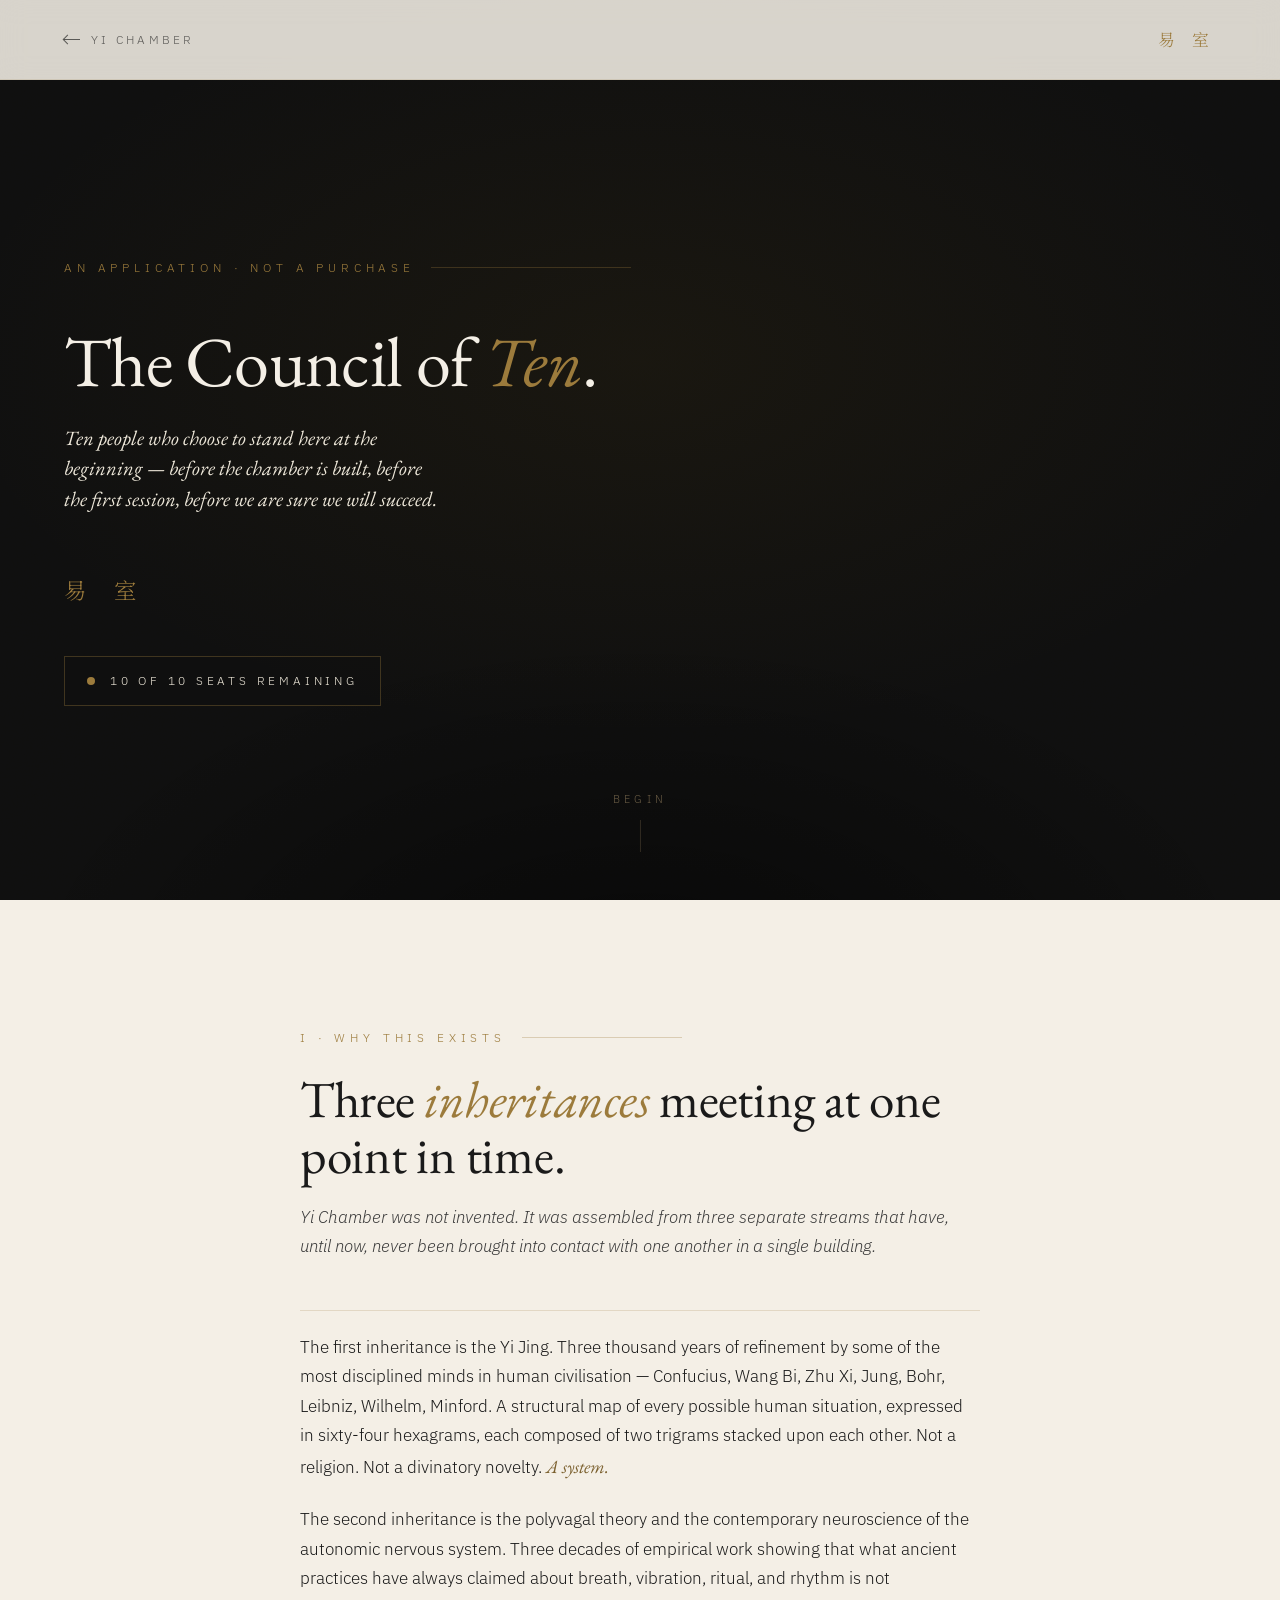
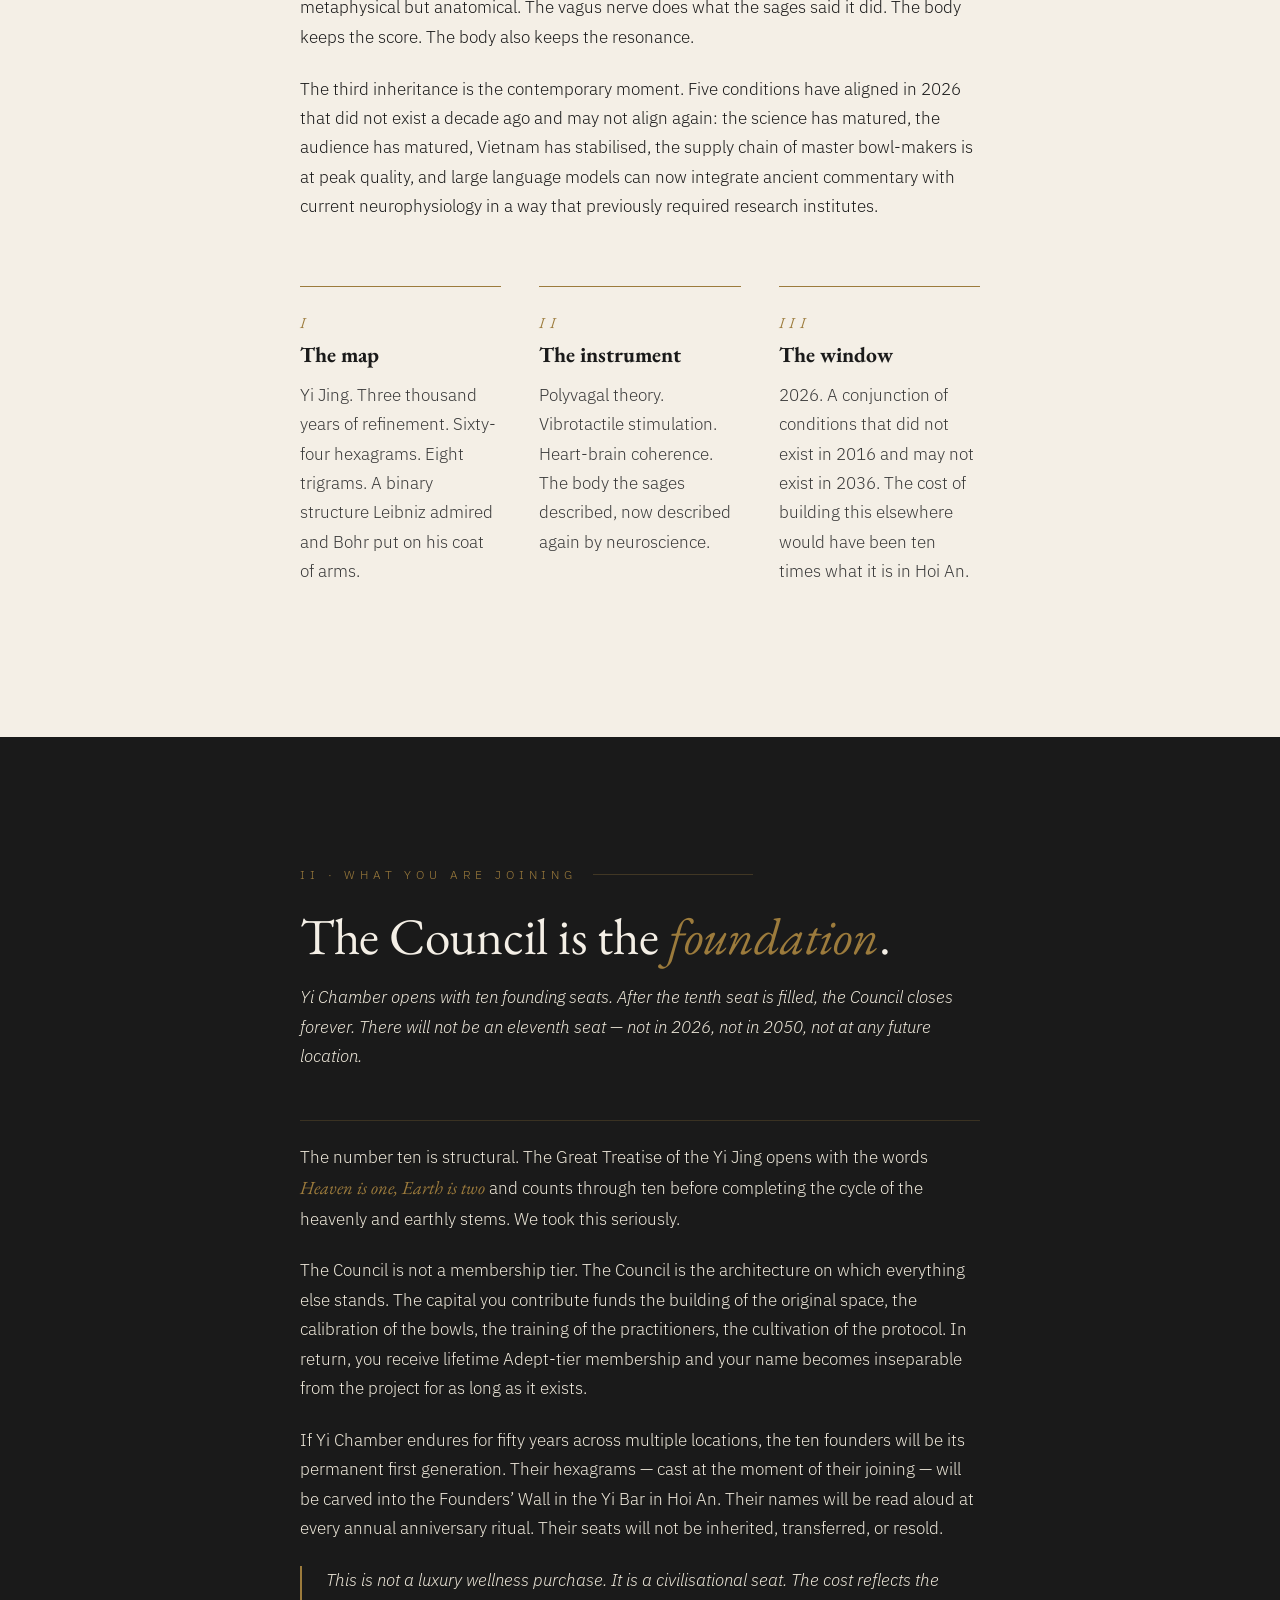
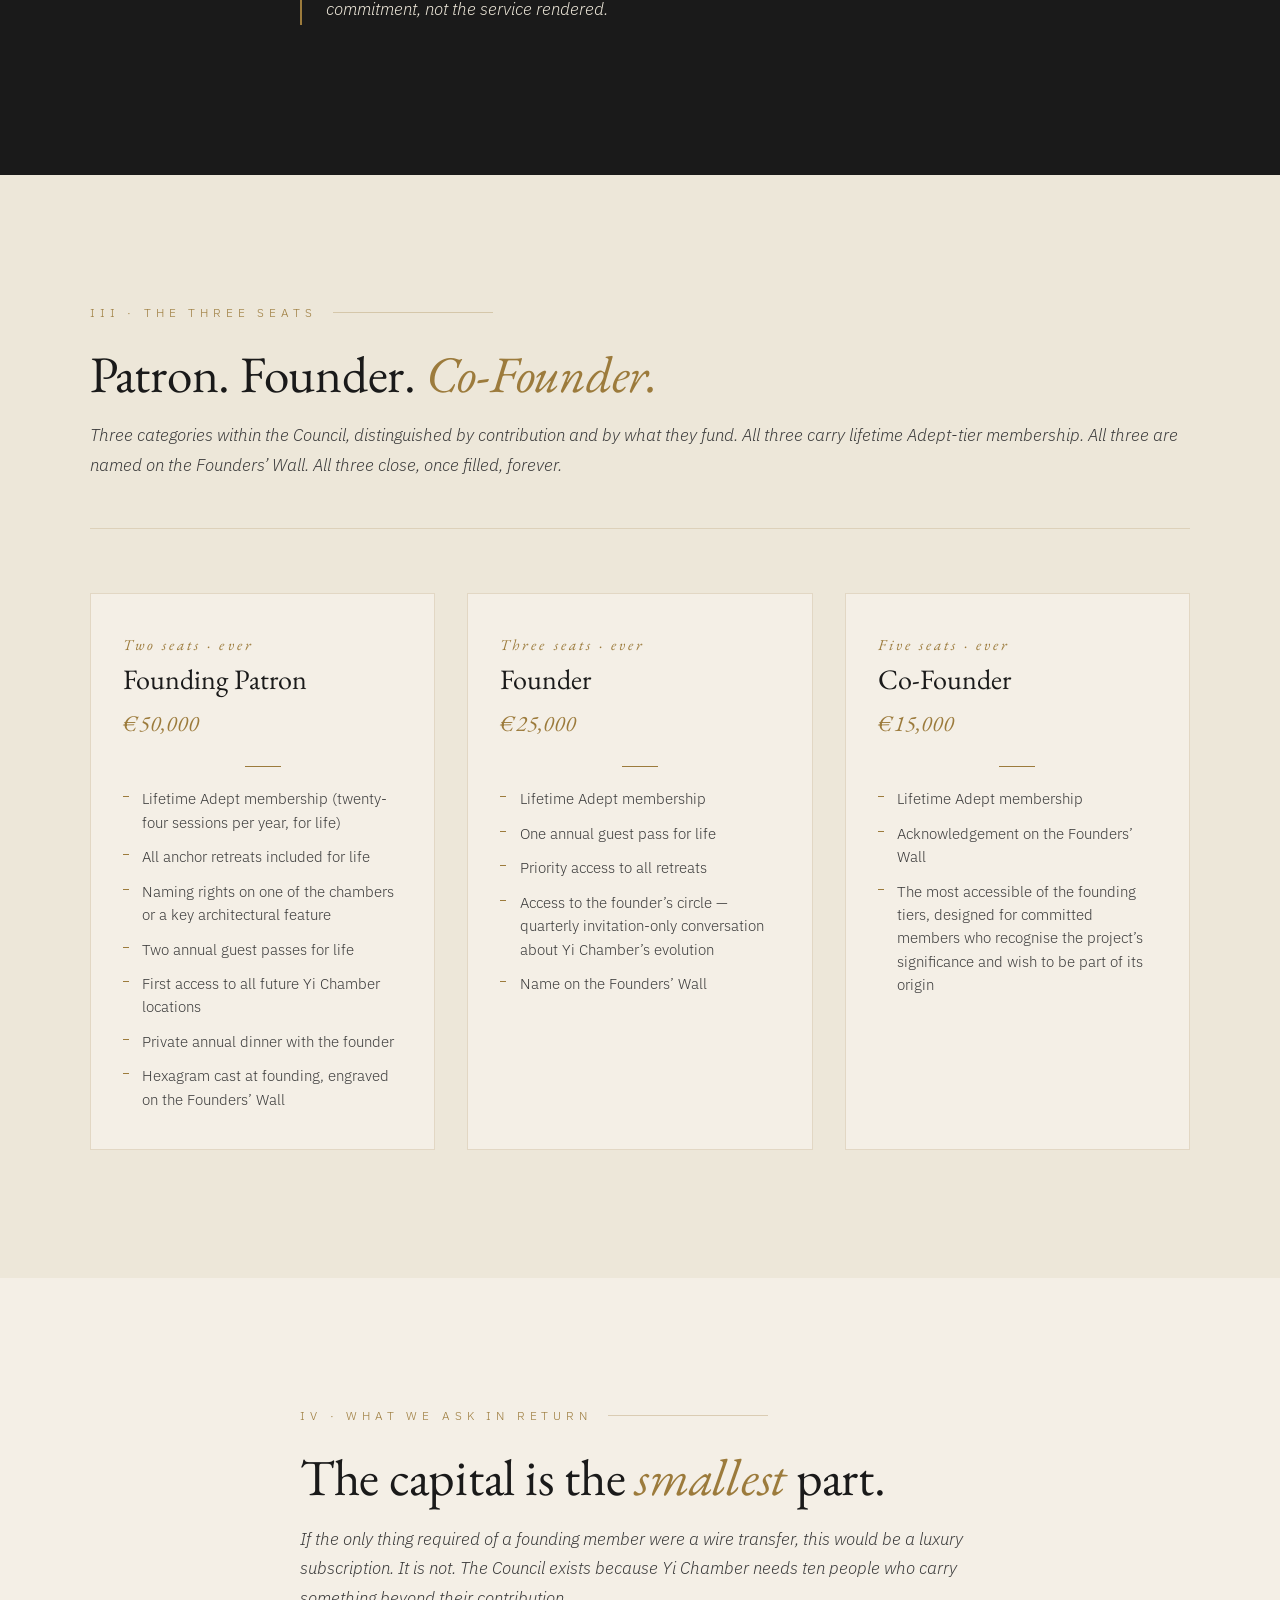
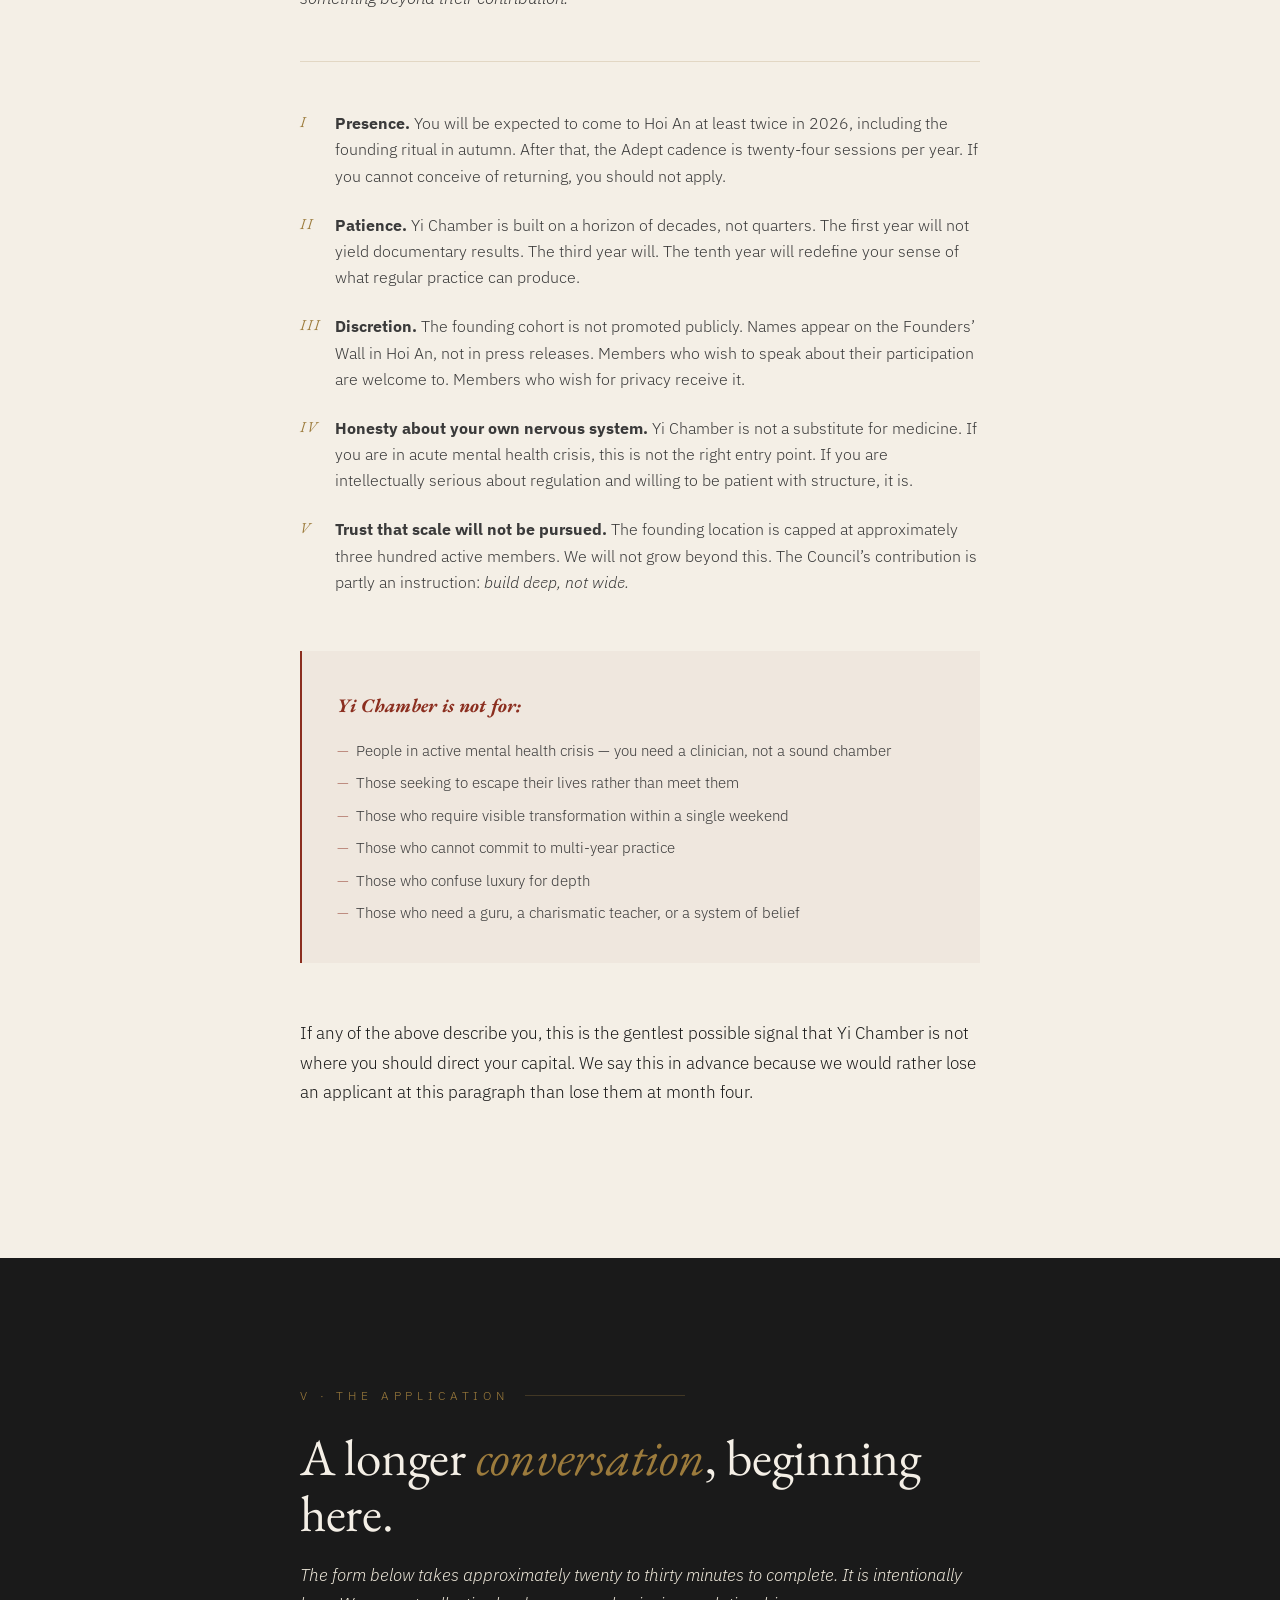
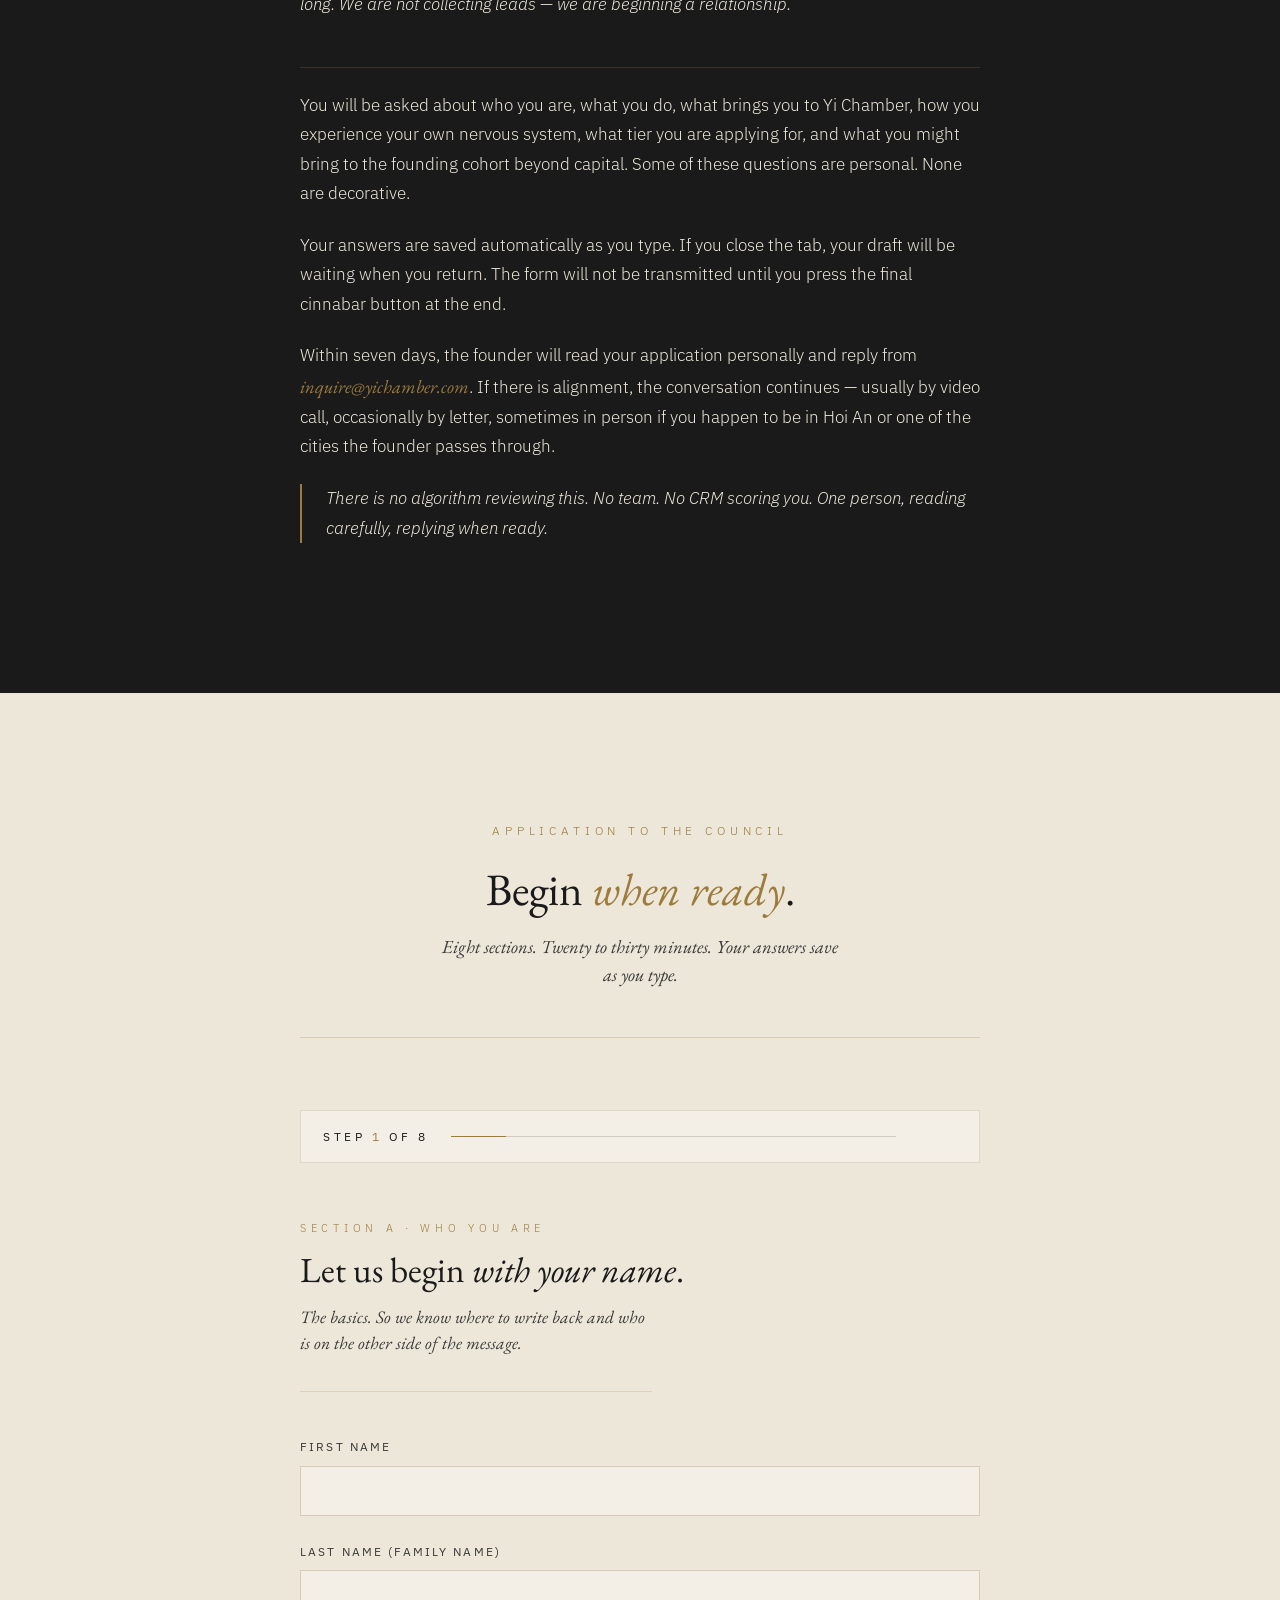
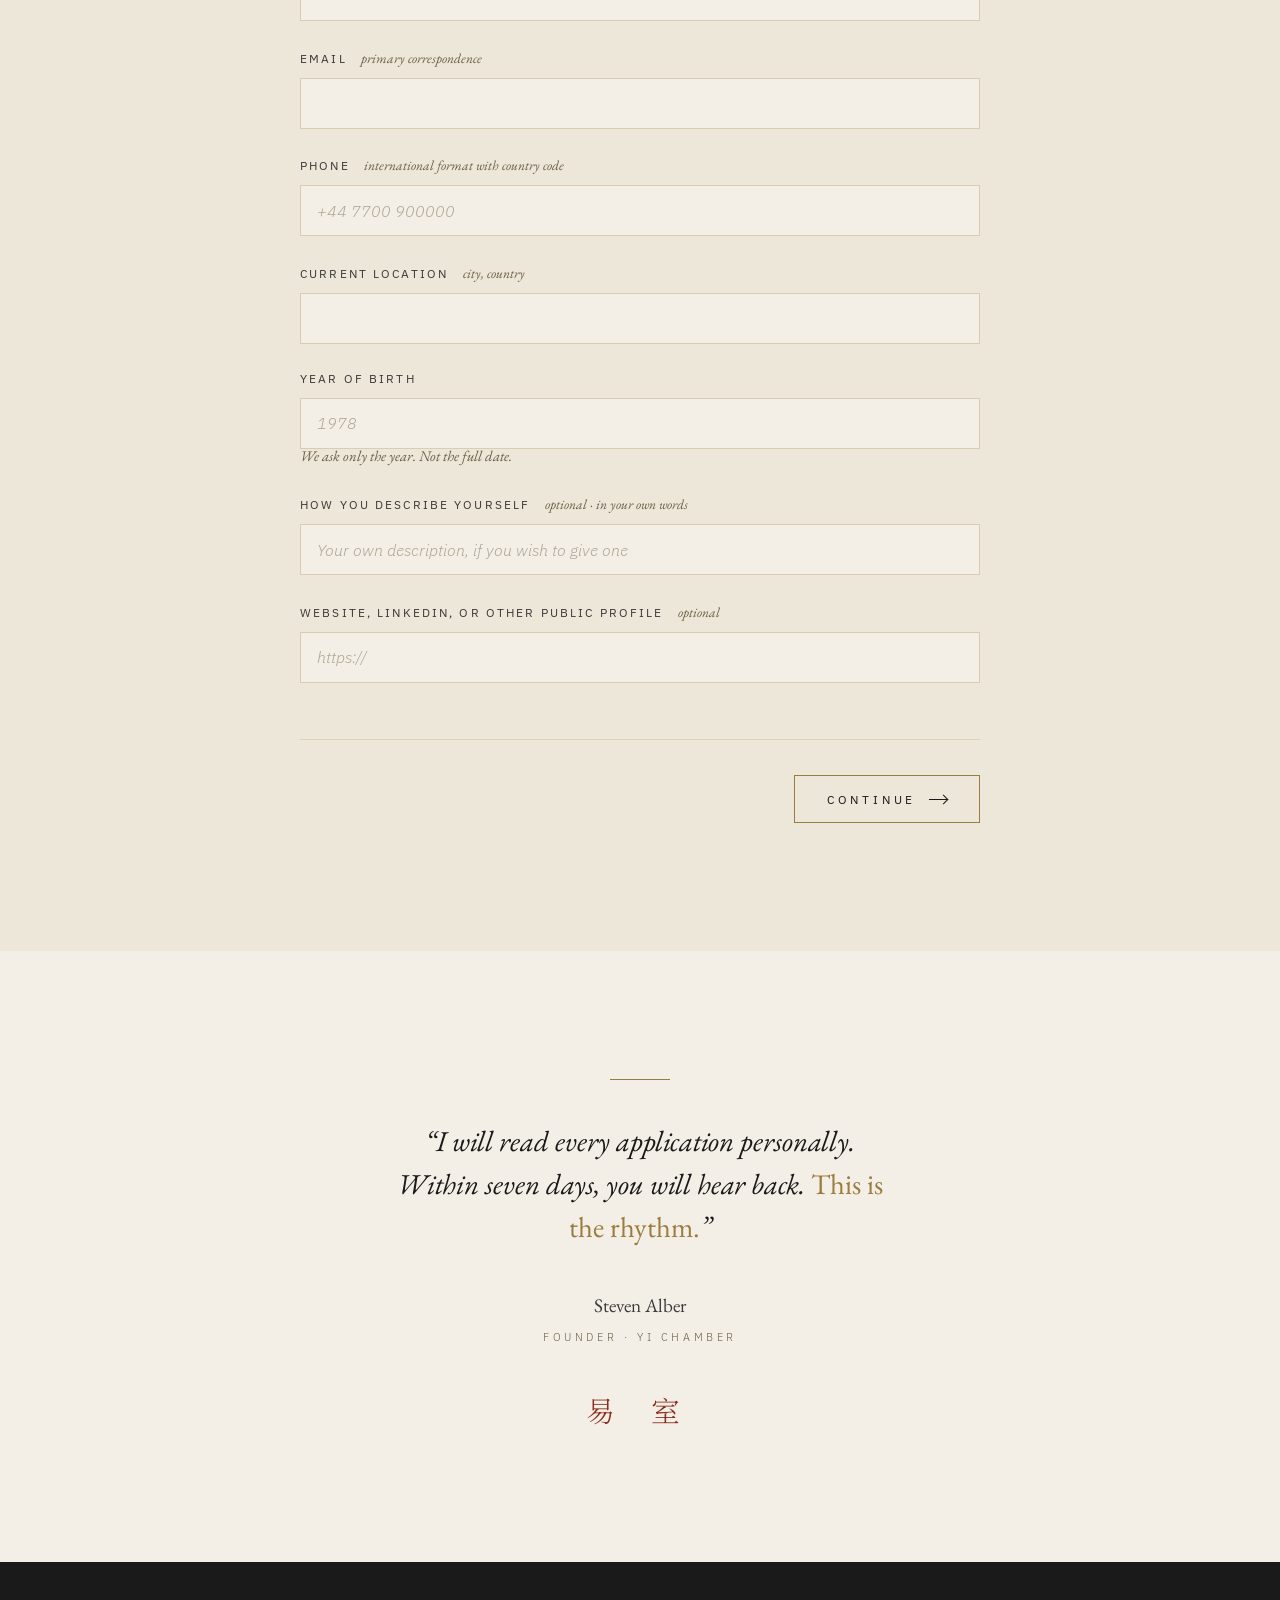
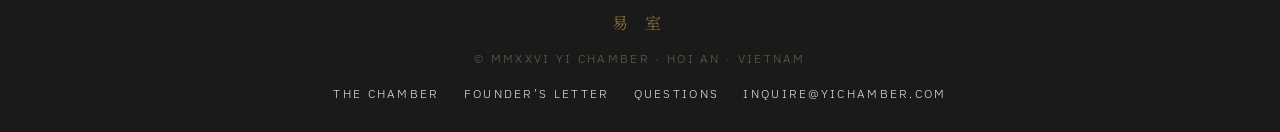
==== apply.html @ 10914314 "Add files via upload" ====
<!DOCTYPE html>
<html lang="en">
<head>
<meta charset="UTF-8" />
<meta name="viewport" content="width=device-width, initial-scale=1.0" />
<meta name="theme-color" content="#1A1A1A" />
<meta name="format-detection" content="telephone=no" />

<title>Apply to the Council · Yi Chamber</title>
<meta name="description" content="An application to the Council of Ten — the founding members of Yi Chamber. Ten seats. Hoi An, 2026." />
<meta name="author" content="Steven Alber" />
<meta name="robots" content="noindex, follow" />

<meta property="og:site_name" content="Yi Chamber" />
<meta property="og:title" content="Apply to the Council · Yi Chamber" />
<meta property="og:description" content="Ten seats. Once filled, the Council closes forever." />
<meta property="og:type" content="article" />
<meta property="og:url" content="https://yichamber.com/apply.html" />
<meta name="twitter:card" content="summary_large_image" />

<link rel="canonical" href="https://yichamber.com/apply.html" />
<link rel="icon" type="image/png" sizes="32x32" href="/favicon-32.png" />
<link rel="apple-touch-icon" sizes="180x180" href="/favicon-180.png" />

<link rel="preconnect" href="https://fonts.googleapis.com" />
<link rel="preconnect" href="https://fonts.gstatic.com" crossorigin />
<link href="https://fonts.googleapis.com/css2?family=EB+Garamond:ital,wght@0,400;0,500;1,400;1,500&family=IBM+Plex+Sans:wght@300;400;500&family=Noto+Serif+TC:wght@400;500;600&display=swap" rel="stylesheet" />

<style>
/* ========================================================================
   YI CHAMBER · /apply
   Master stylesheet
   ======================================================================== */
:root {
  --ink:       #1A1A1A;
  --ink-deep:  #0F0F0F;
  --rice:      #F4EFE6;
  --bone:      #EDE7D9;
  --brass:     #9C7B3C;
  --brass-dim: #7A5F2D;
  --ochre:     #8B5E3C;
  --jade:      #4A5D4A;
  --cinnabar:  #8B2E1F;
  --cinnabar-deep: #6B1F12;
  --graphite:  #3A3A3A;
  --patina:    #6B5D45;

  --font-display: 'EB Garamond', Georgia, serif;
  --font-body:    'IBM Plex Sans', system-ui, sans-serif;
  --font-cjk:     'Noto Serif TC', 'EB Garamond', serif;

  --ease:     cubic-bezier(0.4, 0, 0.2, 1);
  --ease-out: cubic-bezier(0.16, 1, 0.3, 1);

  --section-pad-y: clamp(5rem, 11vw, 8rem);
  --section-pad-x: clamp(1.5rem, 5vw, 4rem);
  --content-narrow: 680px;
  --content-wide:   1100px;
}

*, *::before, *::after { box-sizing: border-box; }
html, body { margin: 0; padding: 0; }
html { scroll-behavior: smooth; }
body {
  font-family: var(--font-body);
  font-weight: 300;
  color: var(--ink);
  background: var(--rice);
  -webkit-font-smoothing: antialiased;
  -moz-osx-font-smoothing: grayscale;
  text-rendering: optimizeLegibility;
  line-height: 1.65;
  overflow-x: hidden;
}
a { color: inherit; text-decoration: none; }
img { max-width: 100%; height: auto; display: block; }
::selection { background: var(--brass); color: var(--rice); }

/* Grain texture utility */
.grain {
  position: absolute;
  inset: 0;
  z-index: 1;
  pointer-events: none;
  opacity: 0.06;
  mix-blend-mode: multiply;
  background-image: url("data:image/svg+xml;utf8,<svg xmlns='http://www.w3.org/2000/svg' width='240' height='240'><filter id='n'><feTurbulence type='fractalNoise' baseFrequency='0.9' numOctaves='2' stitchTiles='stitch'/><feColorMatrix values='0 0 0 0 0.55  0 0 0 0 0.45  0 0 0 0 0.27  0 0 0 1 0'/></filter><rect width='100%25' height='100%25' filter='url(%23n)'/></svg>");
}

/* ========================================================================
   TOPBAR
   ======================================================================== */
.topbar {
  position: fixed;
  top: 0; left: 0; right: 0;
  z-index: 100;
  padding: clamp(1rem, 2.2vw, 1.6rem) var(--section-pad-x);
  display: flex;
  justify-content: space-between;
  align-items: center;
  background: rgba(244, 239, 230, 0.88);
  backdrop-filter: blur(14px);
  -webkit-backdrop-filter: blur(14px);
  border-bottom: 1px solid rgba(156, 123, 60, 0.15);
}
.topbar__back {
  font-family: var(--font-body);
  font-size: 0.72rem;
  letter-spacing: 0.28em;
  text-transform: uppercase;
  color: rgba(26, 26, 26, 0.65);
  display: inline-flex;
  align-items: center;
  gap: 0.7rem;
  transition: color 400ms var(--ease);
}
.topbar__back:hover { color: var(--brass); }
.topbar__back-arrow {
  display: inline-block;
  width: 16px;
  height: 1px;
  background: currentColor;
  position: relative;
}
.topbar__back-arrow::after {
  content: '';
  position: absolute;
  left: 0; top: -3px;
  width: 7px; height: 7px;
  border-left: 1px solid currentColor;
  border-bottom: 1px solid currentColor;
  transform: rotate(45deg);
}
.topbar__seal {
  font-family: var(--font-cjk);
  font-size: 1.05rem;
  color: var(--brass);
  letter-spacing: 0.4em;
}

@media (max-width: 720px) {
  .topbar__back span:not(.topbar__back-arrow) { display: none; }
}

/* ========================================================================
   HERO / THRESHOLD
   ======================================================================== */
.threshold {
  position: relative;
  min-height: 100vh;
  min-height: 100dvh;
  background:
    radial-gradient(ellipse 90% 70% at 50% 40%, rgba(139, 105, 20, 0.08) 0%, transparent 60%),
    radial-gradient(ellipse 100% 80% at 50% 110%, rgba(0,0,0,0.5) 0%, transparent 50%),
    var(--ink-deep);
  color: var(--rice);
  display: flex;
  flex-direction: column;
  justify-content: center;
  padding: clamp(7rem, 14vw, 10rem) var(--section-pad-x) clamp(4rem, 8vw, 6rem);
  isolation: isolate;
  overflow: hidden;
}
.threshold__grain {
  position: absolute; inset: 0; z-index: 0;
  opacity: 0.07;
  mix-blend-mode: overlay;
  background-image: url("data:image/svg+xml;utf8,<svg xmlns='http://www.w3.org/2000/svg' width='240' height='240'><filter id='n'><feTurbulence type='fractalNoise' baseFrequency='0.9' numOctaves='2' stitchTiles='stitch'/><feColorMatrix values='0 0 0 0 0.6  0 0 0 0 0.5  0 0 0 0 0.3  0 0 0 1 0'/></filter><rect width='100%25' height='100%25' filter='url(%23n)'/></svg>");
}
.threshold__inner {
  position: relative;
  z-index: 2;
  max-width: var(--content-narrow);
  width: 100%;
}
.threshold__overline {
  font-family: var(--font-body);
  font-size: 0.72rem;
  letter-spacing: 0.42em;
  text-transform: uppercase;
  color: var(--brass);
  margin-bottom: clamp(2rem, 5vw, 3rem);
  display: flex;
  align-items: center;
  gap: 1rem;
  opacity: 0;
  animation: fade-up 1200ms var(--ease-out) 300ms forwards;
}
.threshold__overline::after {
  content: '';
  flex: 1;
  height: 1px;
  background: rgba(156, 123, 60, 0.3);
  max-width: 200px;
}
.threshold__title {
  font-family: var(--font-display);
  font-weight: 400;
  font-size: clamp(2.4rem, 6vw, 4.4rem);
  line-height: 1.05;
  color: var(--rice);
  margin: 0 0 1.5rem;
  letter-spacing: -0.01em;
  opacity: 0;
  animation: fade-up 1400ms var(--ease-out) 600ms forwards;
}
.threshold__title em {
  font-style: italic;
  color: var(--brass);
}
.threshold__subtitle {
  font-family: var(--font-display);
  font-style: italic;
  font-size: clamp(1.1rem, 1.6vw, 1.35rem);
  line-height: 1.5;
  color: var(--bone);
  max-width: 38ch;
  margin: 0 0 clamp(2.5rem, 5vw, 3.5rem);
  opacity: 0;
  animation: fade-up 1200ms var(--ease-out) 900ms forwards;
}
.threshold__seal {
  font-family: var(--font-cjk);
  font-size: 1.4rem;
  color: var(--brass);
  letter-spacing: 0.5em;
  margin-bottom: clamp(2rem, 4vw, 3rem);
  opacity: 0;
  animation: fade-up 1200ms var(--ease-out) 1100ms forwards;
}
.threshold__seats {
  display: inline-flex;
  align-items: center;
  gap: 0.9rem;
  padding: 0.9rem 1.4rem;
  border: 1px solid rgba(156, 123, 60, 0.35);
  background: rgba(15, 15, 15, 0.4);
  font-family: var(--font-body);
  font-size: 0.74rem;
  letter-spacing: 0.32em;
  text-transform: uppercase;
  color: var(--bone);
  opacity: 0;
  animation: fade-up 1200ms var(--ease-out) 1400ms forwards;
}
.threshold__seats-dot {
  width: 8px;
  height: 8px;
  border-radius: 50%;
  background: var(--brass);
  animation: pulse 2.4s var(--ease) infinite;
}
@keyframes pulse {
  0%, 100% { opacity: 1; transform: scale(1); }
  50% { opacity: 0.5; transform: scale(0.85); }
}

.threshold__scroll-cue {
  position: absolute;
  bottom: clamp(2rem, 5vw, 3rem);
  left: 50%;
  transform: translateX(-50%);
  display: flex;
  flex-direction: column;
  align-items: center;
  gap: 0.7rem;
  font-family: var(--font-body);
  font-size: 0.66rem;
  letter-spacing: 0.4em;
  text-transform: uppercase;
  color: var(--patina);
  opacity: 0;
  animation: fade-in 1500ms var(--ease) 1800ms forwards;
}
.threshold__scroll-line {
  width: 1px;
  height: 32px;
  background: rgba(107, 93, 69, 0.4);
  position: relative;
  overflow: hidden;
}
.threshold__scroll-line::after {
  content: '';
  position: absolute;
  left: 0; top: -50%;
  width: 100%; height: 50%;
  background: var(--brass);
  animation: drip 2.4s var(--ease) infinite;
}
@keyframes drip {
  0% { top: -50%; }
  100% { top: 100%; }
}

/* ========================================================================
   GENERIC SECTION
   ======================================================================== */
.section {
  position: relative;
  padding: var(--section-pad-y) var(--section-pad-x);
}
.section--light { background: var(--rice); color: var(--ink); }
.section--bone  { background: var(--bone); color: var(--ink); }
.section--dark  { background: var(--ink); color: var(--rice); }

.section__inner {
  position: relative;
  z-index: 2;
  max-width: var(--content-narrow);
  margin: 0 auto;
}
.section__inner--wide { max-width: var(--content-wide); }

.section__overline {
  font-family: var(--font-body);
  font-size: 0.72rem;
  letter-spacing: 0.42em;
  text-transform: uppercase;
  color: var(--brass);
  margin-bottom: 1.5rem;
  display: flex;
  align-items: center;
  gap: 1rem;
}
.section__overline::after {
  content: '';
  flex: 1;
  height: 1px;
  background: rgba(156, 123, 60, 0.3);
  max-width: 160px;
}
.section--dark .section__overline { color: var(--brass); }

.section__title {
  font-family: var(--font-display);
  font-weight: 400;
  font-size: clamp(2rem, 4vw, 3.2rem);
  line-height: 1.1;
  margin: 0 0 1.2rem;
  letter-spacing: -0.005em;
}
.section__title em {
  font-style: italic;
  color: var(--brass);
}
.section--dark .section__title em { color: var(--brass); }

.section__lede {
  font-family: var(--font-display);
  font-style: italic;
  font-size: clamp(1.15rem, 1.5vw, 1.3rem);
  line-height: 1.55;
  color: var(--graphite);
  margin: 0 0 clamp(2rem, 4vw, 3rem);
  padding-bottom: clamp(2rem, 4vw, 3rem);
  border-bottom: 1px solid rgba(156, 123, 60, 0.2);
}
.section--dark .section__lede {
  color: var(--bone);
  border-color: rgba(156, 123, 60, 0.25);
}

.section p {
  font-family: var(--font-body);
  font-size: 1.05rem;
  line-height: 1.75;
  margin: 0 0 1.4rem;
}
.section--dark p { color: var(--bone); }

.section p em {
  font-family: var(--font-display);
  font-style: italic;
  font-size: 1.1em;
  color: var(--brass-dim);
}
.section--dark p em { color: var(--brass); }

.section__h2 {
  font-family: var(--font-display);
  font-weight: 400;
  font-size: clamp(1.5rem, 2.4vw, 1.9rem);
  line-height: 1.2;
  margin: clamp(2.5rem, 5vw, 3.5rem) 0 1rem;
}
.section--dark .section__h2 { color: var(--rice); }

.section__pullquote {
  font-family: var(--font-display);
  font-style: italic;
  font-size: clamp(1.3rem, 2vw, 1.6rem);
  line-height: 1.4;
  margin: clamp(2.5rem, 5vw, 3.5rem) 0;
  padding: 0 0 0 1.5rem;
  border-left: 2px solid var(--brass);
}

/* ========================================================================
   THREE INHERITANCES — visual triad
   ======================================================================== */
.inheritances {
  display: grid;
  grid-template-columns: repeat(3, 1fr);
  gap: clamp(1.5rem, 3vw, 2.5rem);
  margin: clamp(3rem, 5vw, 4rem) 0 0;
}
@media (max-width: 920px) {
  .inheritances { grid-template-columns: 1fr; }
}
.inheritance {
  border-top: 1px solid var(--brass);
  padding-top: 1.5rem;
}
.inheritance__roman {
  font-family: var(--font-display);
  font-style: italic;
  color: var(--brass);
  font-size: 0.95rem;
  letter-spacing: 0.3em;
  margin-bottom: 0.4rem;
}
.inheritance__title {
  font-family: var(--font-display);
  font-size: 1.35rem;
  color: var(--ink);
  margin: 0 0 0.8rem;
  line-height: 1.2;
}
.section--dark .inheritance__title { color: var(--rice); }
.inheritance__body {
  font-family: var(--font-body);
  font-size: 0.95rem;
  line-height: 1.65;
  color: var(--graphite);
  margin: 0;
}
.section--dark .inheritance__body { color: var(--bone); }

/* ========================================================================
   THE TIERS — three cards (read-only, no "buy" button)
   ======================================================================== */
.tier-cards {
  display: grid;
  grid-template-columns: repeat(3, 1fr);
  gap: clamp(1.5rem, 2.5vw, 2rem);
  margin-top: clamp(3rem, 5vw, 4rem);
}
@media (max-width: 920px) {
  .tier-cards { grid-template-columns: 1fr; max-width: 480px; margin-left: auto; margin-right: auto; }
}
.tier-card {
  background: var(--rice);
  padding: clamp(2rem, 3vw, 2.6rem) clamp(1.6rem, 2.5vw, 2.2rem);
  border: 1px solid rgba(156, 123, 60, 0.2);
  display: flex;
  flex-direction: column;
  position: relative;
}
.section--dark .tier-card {
  background: rgba(15, 15, 15, 0.5);
  border-color: rgba(156, 123, 60, 0.25);
}
.tier-card__seats {
  font-family: var(--font-display);
  font-style: italic;
  color: var(--brass);
  font-size: 0.95rem;
  letter-spacing: 0.2em;
  margin-bottom: 0.4rem;
}
.tier-card__name {
  font-family: var(--font-display);
  font-weight: 400;
  font-size: clamp(1.6rem, 2.2vw, 2rem);
  margin: 0 0 0.6rem;
  line-height: 1.1;
}
.section--dark .tier-card__name { color: var(--rice); }
.tier-card__price {
  font-family: var(--font-display);
  font-style: italic;
  font-size: 1.4rem;
  color: var(--brass);
  margin-bottom: 1rem;
}
.tier-card__hr {
  width: 36px;
  height: 1px;
  background: var(--brass);
  margin-bottom: 1.3rem;
  border: 0;
}
.tier-card__list {
  list-style: none;
  padding: 0;
  margin: 0;
  flex: 1;
  display: flex;
  flex-direction: column;
  gap: 0.7rem;
  font-family: var(--font-body);
  font-size: 0.94rem;
  line-height: 1.55;
  color: var(--graphite);
}
.section--dark .tier-card__list { color: var(--bone); }
.tier-card__list li {
  position: relative;
  padding-left: 1.2rem;
}
.tier-card__list li::before {
  content: '';
  position: absolute;
  left: 0;
  top: 0.6em;
  width: 6px;
  height: 1px;
  background: var(--brass);
}

/* ========================================================================
   ASKS & WAITLIST badges
   ======================================================================== */
.asks-list {
  list-style: none;
  padding: 0;
  margin: clamp(2rem, 4vw, 3rem) 0 0;
  display: grid;
  gap: 1.4rem;
}
.asks-list li {
  font-family: var(--font-body);
  font-size: 1rem;
  line-height: 1.65;
  padding-left: 2.2rem;
  position: relative;
  color: var(--graphite);
}
.section--dark .asks-list li { color: var(--bone); }
.asks-list li::before {
  content: counter(asks, upper-roman);
  counter-increment: asks;
  position: absolute;
  left: 0;
  top: 0;
  font-family: var(--font-display);
  font-style: italic;
  color: var(--brass);
  font-size: 0.95rem;
  letter-spacing: 0.05em;
}
.asks-list {
  counter-reset: asks;
}

.who-not {
  background: rgba(139, 46, 31, 0.04);
  border-left: 2px solid var(--cinnabar);
  padding: clamp(1.8rem, 3vw, 2.5rem) clamp(1.5rem, 3vw, 2.2rem);
  margin: clamp(2.5rem, 5vw, 3.5rem) 0;
}
.who-not__title {
  font-family: var(--font-display);
  font-style: italic;
  font-size: 1.2rem;
  color: var(--cinnabar);
  margin: 0 0 1rem;
}
.who-not__list {
  list-style: none;
  padding: 0;
  margin: 0;
  font-family: var(--font-body);
  font-size: 0.96rem;
  line-height: 1.6;
  color: var(--graphite);
  display: flex;
  flex-direction: column;
  gap: 0.5rem;
}
.who-not__list li {
  position: relative;
  padding-left: 1.2rem;
}
.who-not__list li::before {
  content: '—';
  position: absolute;
  left: 0;
  color: var(--cinnabar);
  opacity: 0.6;
}

/* ========================================================================
   APPLICATION FORM
   ======================================================================== */
.application {
  background: var(--bone);
  color: var(--ink);
  padding: var(--section-pad-y) var(--section-pad-x);
  position: relative;
}
.application__inner {
  max-width: var(--content-narrow);
  margin: 0 auto;
}

.application__intro {
  text-align: center;
  margin-bottom: clamp(3rem, 6vw, 4.5rem);
  padding-bottom: clamp(2rem, 4vw, 3rem);
  border-bottom: 1px solid rgba(156, 123, 60, 0.25);
}
.application__intro-overline {
  font-family: var(--font-body);
  font-size: 0.72rem;
  letter-spacing: 0.42em;
  text-transform: uppercase;
  color: var(--brass);
  margin-bottom: 1.5rem;
}
.application__intro-title {
  font-family: var(--font-display);
  font-weight: 400;
  font-size: clamp(2rem, 3.5vw, 2.8rem);
  line-height: 1.15;
  margin: 0 0 1rem;
}
.application__intro-title em {
  font-style: italic;
  color: var(--brass);
}
.application__intro-body {
  font-family: var(--font-display);
  font-style: italic;
  font-size: 1.15rem;
  line-height: 1.55;
  color: var(--graphite);
  max-width: 44ch;
  margin: 0 auto;
}

/* Progress */
.progress {
  display: flex;
  align-items: center;
  justify-content: space-between;
  margin-bottom: clamp(2.5rem, 5vw, 3.5rem);
  padding: 1rem 1.4rem;
  background: var(--rice);
  border: 1px solid rgba(156, 123, 60, 0.2);
  font-family: var(--font-body);
  font-size: 0.72rem;
  letter-spacing: 0.3em;
  text-transform: uppercase;
  color: var(--patina);
}
.progress__step {
  color: var(--ink);
  font-weight: 400;
}
.progress__step em {
  font-style: normal;
  color: var(--brass);
}
.progress__bar {
  flex: 1;
  margin: 0 1.4rem;
  height: 1px;
  background: rgba(107, 93, 69, 0.25);
  position: relative;
  overflow: hidden;
}
.progress__bar-fill {
  position: absolute;
  left: 0; top: 0;
  height: 100%;
  background: var(--brass);
  transition: width 600ms var(--ease);
}
.progress__autosave {
  font-size: 0.66rem;
  color: var(--patina);
  opacity: 0;
  transition: opacity 400ms var(--ease);
  font-style: italic;
  letter-spacing: 0.18em;
  text-transform: none;
}
.progress__autosave.is-visible { opacity: 0.7; }

@media (max-width: 640px) {
  .progress { flex-wrap: wrap; gap: 0.6rem; }
  .progress__bar { width: 100%; margin: 0.5rem 0; flex: none; }
  .progress__autosave { font-size: 0.6rem; }
}

/* Steps */
.step {
  display: none;
}
.step.is-active { display: block; }

.step__overline {
  font-family: var(--font-body);
  font-size: 0.7rem;
  letter-spacing: 0.42em;
  text-transform: uppercase;
  color: var(--brass);
  margin-bottom: 0.8rem;
}
.step__title {
  font-family: var(--font-display);
  font-weight: 400;
  font-size: clamp(1.7rem, 3vw, 2.2rem);
  line-height: 1.15;
  margin: 0 0 0.8rem;
  color: var(--ink);
}
.step__lede {
  font-family: var(--font-display);
  font-style: italic;
  font-size: 1.1rem;
  line-height: 1.5;
  color: var(--graphite);
  max-width: 44ch;
  margin: 0 0 clamp(2rem, 4vw, 2.8rem);
  padding-bottom: clamp(1.5rem, 3vw, 2.2rem);
  border-bottom: 1px solid rgba(156, 123, 60, 0.2);
}

/* Field groups */
.field {
  margin-bottom: 1.6rem;
}
.field__label {
  display: block;
  font-family: var(--font-body);
  font-size: 0.74rem;
  letter-spacing: 0.18em;
  text-transform: uppercase;
  color: var(--graphite);
  margin-bottom: 0.55rem;
  font-weight: 400;
}
.field__label-meta {
  font-family: var(--font-display);
  font-style: italic;
  font-size: 0.85rem;
  color: var(--patina);
  letter-spacing: 0;
  text-transform: none;
  margin-left: 0.6rem;
}
.field__hint {
  display: block;
  font-family: var(--font-display);
  font-style: italic;
  font-size: 0.92rem;
  color: var(--patina);
  margin-bottom: 0.8rem;
  margin-top: -0.2rem;
  line-height: 1.5;
}
.field input[type="text"],
.field input[type="email"],
.field input[type="tel"],
.field input[type="url"],
.field input[type="number"],
.field textarea,
.field select {
  width: 100%;
  font-family: var(--font-body);
  font-size: 1rem;
  font-weight: 300;
  color: var(--ink);
  background: var(--rice);
  border: 1px solid rgba(156, 123, 60, 0.3);
  padding: 0.9rem 1rem;
  transition: border-color 400ms var(--ease), background 400ms var(--ease);
  border-radius: 0;
  -webkit-appearance: none;
  appearance: none;
}
.field textarea {
  min-height: 120px;
  resize: vertical;
  line-height: 1.6;
  font-family: var(--font-body);
}
.field input:focus,
.field textarea:focus,
.field select:focus {
  outline: none;
  border-color: var(--brass);
  background: #FAF6EF;
}
.field input::placeholder,
.field textarea::placeholder {
  color: rgba(107, 93, 69, 0.5);
  font-style: italic;
}
.field--error input,
.field--error textarea,
.field--error select {
  border-color: var(--cinnabar);
  background: rgba(139, 46, 31, 0.03);
}
.field__error {
  display: none;
  font-family: var(--font-display);
  font-style: italic;
  font-size: 0.88rem;
  color: var(--cinnabar);
  margin-top: 0.5rem;
}
.field--error .field__error { display: block; }

.field__char-count {
  display: block;
  text-align: right;
  font-family: var(--font-body);
  font-size: 0.7rem;
  color: var(--patina);
  margin-top: 0.4rem;
  letter-spacing: 0.05em;
}

/* Radio + checkbox groups (custom-styled) */
.options {
  display: flex;
  flex-direction: column;
  gap: 0.6rem;
}
.option {
  display: block;
  position: relative;
  cursor: pointer;
}
.option input[type="radio"],
.option input[type="checkbox"] {
  position: absolute;
  opacity: 0;
  pointer-events: none;
}
.option__visual {
  display: flex;
  align-items: flex-start;
  gap: 0.9rem;
  padding: 0.9rem 1.1rem;
  background: var(--rice);
  border: 1px solid rgba(156, 123, 60, 0.25);
  font-family: var(--font-body);
  font-size: 0.98rem;
  line-height: 1.4;
  color: var(--ink);
  transition: all 350ms var(--ease);
}
.option__visual::before {
  content: '';
  flex-shrink: 0;
  width: 14px;
  height: 14px;
  border: 1px solid var(--patina);
  border-radius: 50%;
  margin-top: 3px;
  transition: all 350ms var(--ease);
}
.option input[type="checkbox"] ~ .option__visual::before {
  border-radius: 2px;
}
.option:hover .option__visual {
  border-color: var(--brass);
  background: #FAF6EF;
}
.option input:checked ~ .option__visual {
  border-color: var(--brass);
  background: #F7F1E7;
}
.option input:checked ~ .option__visual::before {
  background: var(--brass);
  border-color: var(--brass);
  box-shadow: inset 0 0 0 3px #F7F1E7;
}
.option input[type="checkbox"]:checked ~ .option__visual::before {
  box-shadow: inset 0 0 0 2px #F7F1E7;
}

/* Step navigation */
.step__nav {
  display: flex;
  justify-content: space-between;
  align-items: center;
  margin-top: clamp(2.5rem, 5vw, 3.5rem);
  padding-top: clamp(1.5rem, 3vw, 2.2rem);
  border-top: 1px solid rgba(156, 123, 60, 0.2);
  gap: 1rem;
}
.btn {
  font-family: var(--font-body);
  font-size: 0.74rem;
  letter-spacing: 0.32em;
  text-transform: uppercase;
  padding: 1rem 2rem 0.95rem;
  border: 1px solid;
  background: transparent;
  cursor: pointer;
  display: inline-flex;
  align-items: center;
  gap: 0.8rem;
  transition: all 500ms var(--ease);
  font-weight: 400;
  color: inherit;
  position: relative;
  overflow: hidden;
  isolation: isolate;
}
.btn--back {
  border-color: rgba(107, 93, 69, 0.4);
  color: var(--patina);
}
.btn--back:hover {
  border-color: var(--brass);
  color: var(--brass);
}
.btn--continue {
  border-color: var(--brass);
  color: var(--ink);
}
.btn--continue::before {
  content: '';
  position: absolute;
  inset: 0;
  background: var(--brass);
  transform: translateY(101%);
  transition: transform 500ms var(--ease);
  z-index: -1;
}
.btn--continue:hover {
  color: var(--rice);
}
.btn--continue:hover::before {
  transform: translateY(0);
}
.btn--submit {
  border-color: var(--cinnabar);
  color: var(--rice);
  background: var(--cinnabar);
  padding: 1.2rem 2.4rem 1.15rem;
}
.btn--submit::before {
  content: '';
  position: absolute;
  inset: 0;
  background: var(--cinnabar-deep);
  transform: translateY(101%);
  transition: transform 500ms var(--ease);
  z-index: -1;
}
.btn--submit:hover::before {
  transform: translateY(0);
}
.btn__arrow {
  display: inline-block;
  width: 18px;
  height: 1px;
  background: currentColor;
  position: relative;
  transition: transform 400ms var(--ease);
}
.btn__arrow::after {
  content: '';
  position: absolute;
  right: 0;
  top: -3px;
  width: 7px; height: 7px;
  border-right: 1px solid currentColor;
  border-bottom: 1px solid currentColor;
  transform: rotate(-45deg);
}
.btn--back .btn__arrow { transform: rotate(180deg); }
.btn--continue:hover .btn__arrow,
.btn--submit:hover .btn__arrow { transform: translateX(4px); }
.btn--back:hover .btn__arrow { transform: rotate(180deg) translateX(4px); }

/* Step skip placeholder */
.step__nav-spacer { flex: 1; }

/* Review step */
.review {
  background: var(--rice);
  border: 1px solid rgba(156, 123, 60, 0.25);
  padding: clamp(2rem, 3.5vw, 2.8rem);
  margin-bottom: 2rem;
}
.review__group {
  margin-bottom: 1.8rem;
  padding-bottom: 1.4rem;
  border-bottom: 1px solid rgba(156, 123, 60, 0.15);
}
.review__group:last-child {
  border-bottom: 0;
  padding-bottom: 0;
  margin-bottom: 0;
}
.review__group-title {
  font-family: var(--font-body);
  font-size: 0.72rem;
  letter-spacing: 0.32em;
  text-transform: uppercase;
  color: var(--brass);
  margin: 0 0 0.9rem;
}
.review__row {
  display: grid;
  grid-template-columns: 11rem 1fr;
  gap: 1rem;
  margin-bottom: 0.5rem;
  font-family: var(--font-body);
  font-size: 0.95rem;
  line-height: 1.55;
}
.review__row dt {
  color: var(--patina);
  font-weight: 400;
  font-family: var(--font-display);
  font-style: italic;
}
.review__row dd {
  margin: 0;
  color: var(--ink);
  word-wrap: break-word;
}
.review__row--empty dd {
  color: rgba(107, 93, 69, 0.5);
  font-style: italic;
}
@media (max-width: 640px) {
  .review__row { grid-template-columns: 1fr; gap: 0.2rem; }
}

.submit-note {
  font-family: var(--font-display);
  font-style: italic;
  font-size: 1rem;
  line-height: 1.55;
  color: var(--graphite);
  text-align: center;
  max-width: 44ch;
  margin: 0 auto clamp(1.5rem, 3vw, 2rem);
}

/* ========================================================================
   FOUNDER NOTE BLOCK
   ======================================================================== */
.founder-note {
  background: var(--rice);
  text-align: center;
  padding: var(--section-pad-y) var(--section-pad-x);
}
.founder-note__inner {
  max-width: var(--content-narrow);
  margin: 0 auto;
}
.founder-note__rule {
  width: 60px;
  height: 1px;
  background: var(--brass);
  margin: 0 auto 2.5rem;
}
.founder-note__quote {
  font-family: var(--font-display);
  font-style: italic;
  font-size: clamp(1.3rem, 2.4vw, 1.8rem);
  line-height: 1.5;
  color: var(--ink);
  max-width: 36ch;
  margin: 0 auto 2.5rem;
}
.founder-note__quote em {
  font-style: normal;
  color: var(--brass);
}
.founder-note__sig {
  font-family: var(--font-display);
  font-size: 1.2rem;
  color: var(--graphite);
  margin-bottom: 0.4rem;
}
.founder-note__sig-meta {
  font-family: var(--font-body);
  font-size: 0.7rem;
  letter-spacing: 0.32em;
  text-transform: uppercase;
  color: var(--patina);
  margin-bottom: 2.5rem;
}
.founder-note__seal {
  font-family: var(--font-cjk);
  font-size: 1.8rem;
  letter-spacing: 0.5em;
  color: var(--cinnabar);
}

/* ========================================================================
   FOOTER
   ======================================================================== */
.footer {
  background: var(--ink);
  color: var(--bone);
  padding: 3rem var(--section-pad-x) 1.8rem;
  text-align: center;
  font-family: var(--font-body);
  font-size: 0.72rem;
  letter-spacing: 0.2em;
  text-transform: uppercase;
  color: var(--patina);
}
.footer__seal {
  font-family: var(--font-cjk);
  font-size: 1rem;
  letter-spacing: 0.4em;
  color: var(--brass);
  display: block;
  margin-bottom: 0.8rem;
}
.footer__links {
  margin-top: 1rem;
  display: flex;
  justify-content: center;
  gap: 1.5rem;
  flex-wrap: wrap;
}
.footer__links a {
  color: var(--bone);
  transition: color 400ms var(--ease);
}
.footer__links a:hover { color: var(--brass); }

/* ========================================================================
   ANIMATIONS
   ======================================================================== */
@keyframes fade-in { from { opacity: 0; } to { opacity: 1; } }
@keyframes fade-up {
  from { opacity: 0; transform: translateY(20px); }
  to   { opacity: 1; transform: translateY(0); }
}
.reveal {
  opacity: 0;
  transform: translateY(28px);
  transition: opacity 1100ms var(--ease-out), transform 1100ms var(--ease-out);
}
.reveal.is-visible {
  opacity: 1;
  transform: translateY(0);
}

/* Step transition */
.step.is-active {
  animation: step-in 600ms var(--ease-out);
}
@keyframes step-in {
  from { opacity: 0; transform: translateY(12px); }
  to   { opacity: 1; transform: translateY(0); }
}

@media (prefers-reduced-motion: reduce) {
  *, *::before, *::after {
    animation-duration: 0.01ms !important;
    animation-iteration-count: 1 !important;
    transition-duration: 0.01ms !important;
  }
  .reveal { opacity: 1; transform: none; }
  .threshold__overline,
  .threshold__title,
  .threshold__subtitle,
  .threshold__seal,
  .threshold__seats,
  .threshold__scroll-cue { opacity: 1; }
}

/* Skip link for accessibility */
.skip-link {
  position: absolute;
  left: -9999px;
  top: 0;
  background: var(--ink);
  color: var(--rice);
  padding: 1rem 1.4rem;
  z-index: 200;
  font-family: var(--font-body);
  font-size: 0.78rem;
  letter-spacing: 0.2em;
  text-transform: uppercase;
}
.skip-link:focus {
  left: 1rem;
  top: 1rem;
}

/* Visually hidden but accessible */
.sr-only {
  position: absolute !important;
  width: 1px !important;
  height: 1px !important;
  padding: 0 !important;
  margin: -1px !important;
  overflow: hidden !important;
  clip: rect(0, 0, 0, 0) !important;
  white-space: nowrap !important;
  border: 0 !important;
}
</style>

</head>
<body>

<a href="#application" class="skip-link">Skip to application</a>

<header class="topbar">
  <a href="index.html" class="topbar__back" aria-label="Back to Yi Chamber">
    <span class="topbar__back-arrow" aria-hidden="true"></span>
    <span>Yi Chamber</span>
  </a>
  <a href="index.html" class="topbar__seal" aria-label="Yi Chamber">易 室</a>
</header>

<main id="main">

<!-- ============================================================
     THRESHOLD
     ============================================================ -->
<section class="threshold" aria-label="Threshold">
  <div class="threshold__grain" aria-hidden="true"></div>
  <div class="threshold__inner">
    <div class="threshold__overline">An application &middot; not a purchase</div>
    <h1 class="threshold__title">The Council of <em>Ten</em>.</h1>
    <p class="threshold__subtitle">Ten people who choose to stand here at the beginning &mdash; before the chamber is built, before the first session, before we are sure we will succeed.</p>
    <div class="threshold__seal" aria-hidden="true">易 室</div>
    <div class="threshold__seats" id="seats-badge">
      <span class="threshold__seats-dot" aria-hidden="true"></span>
      <span><span id="seats-remaining">10</span> of 10 seats remaining</span>
    </div>
  </div>
  <div class="threshold__scroll-cue" aria-hidden="true">
    <span>Begin</span>
    <span class="threshold__scroll-line"></span>
  </div>
</section>

<!-- ============================================================
     THREE INHERITANCES
     ============================================================ -->
<section class="section section--light">
  <div class="section__inner reveal">
    <div class="section__overline">I &middot; Why this exists</div>
    <h2 class="section__title">Three <em>inheritances</em> meeting at one point in time.</h2>
    <p class="section__lede">Yi Chamber was not invented. It was assembled from three separate streams that have, until now, never been brought into contact with one another in a single building.</p>

    <p>The first inheritance is the Yi Jing. Three thousand years of refinement by some of the most disciplined minds in human civilisation &mdash; Confucius, Wang Bi, Zhu Xi, Jung, Bohr, Leibniz, Wilhelm, Minford. A structural map of every possible human situation, expressed in sixty-four hexagrams, each composed of two trigrams stacked upon each other. Not a religion. Not a divinatory novelty. <em>A system.</em></p>

    <p>The second inheritance is the polyvagal theory and the contemporary neuroscience of the autonomic nervous system. Three decades of empirical work showing that what ancient practices have always claimed about breath, vibration, ritual, and rhythm is not metaphysical but anatomical. The vagus nerve does what the sages said it did. The body keeps the score. The body also keeps the resonance.</p>

    <p>The third inheritance is the contemporary moment. Five conditions have aligned in 2026 that did not exist a decade ago and may not align again: the science has matured, the audience has matured, Vietnam has stabilised, the supply chain of master bowl-makers is at peak quality, and large language models can now integrate ancient commentary with current neurophysiology in a way that previously required research institutes.</p>

    <div class="inheritances">
      <div class="inheritance">
        <div class="inheritance__roman">I</div>
        <h3 class="inheritance__title">The map</h3>
        <p class="inheritance__body">Yi Jing. Three thousand years of refinement. Sixty-four hexagrams. Eight trigrams. A binary structure Leibniz admired and Bohr put on his coat of arms.</p>
      </div>
      <div class="inheritance">
        <div class="inheritance__roman">II</div>
        <h3 class="inheritance__title">The instrument</h3>
        <p class="inheritance__body">Polyvagal theory. Vibrotactile stimulation. Heart-brain coherence. The body the sages described, now described again by neuroscience.</p>
      </div>
      <div class="inheritance">
        <div class="inheritance__roman">III</div>
        <h3 class="inheritance__title">The window</h3>
        <p class="inheritance__body">2026. A conjunction of conditions that did not exist in 2016 and may not exist in 2036. The cost of building this elsewhere would have been ten times what it is in Hoi An.</p>
      </div>
    </div>
  </div>
</section>

<!-- ============================================================
     WHAT THE COUNCIL IS
     ============================================================ -->
<section class="section section--dark">
  <div class="grain" aria-hidden="true"></div>
  <div class="section__inner reveal">
    <div class="section__overline">II &middot; What you are joining</div>
    <h2 class="section__title">The Council is the <em>foundation</em>.</h2>
    <p class="section__lede">Yi Chamber opens with ten founding seats. After the tenth seat is filled, the Council closes forever. There will not be an eleventh seat &mdash; not in 2026, not in 2050, not at any future location.</p>

    <p>The number ten is structural. The Great Treatise of the Yi Jing opens with the words <em>Heaven is one, Earth is two</em> and counts through ten before completing the cycle of the heavenly and earthly stems. We took this seriously.</p>

    <p>The Council is not a membership tier. The Council is the architecture on which everything else stands. The capital you contribute funds the building of the original space, the calibration of the bowls, the training of the practitioners, the cultivation of the protocol. In return, you receive lifetime Adept-tier membership and your name becomes inseparable from the project for as long as it exists.</p>

    <p>If Yi Chamber endures for fifty years across multiple locations, the ten founders will be its permanent first generation. Their hexagrams &mdash; cast at the moment of their joining &mdash; will be carved into the Founders&rsquo; Wall in the Yi Bar in Hoi An. Their names will be read aloud at every annual anniversary ritual. Their seats will not be inherited, transferred, or resold.</p>

    <p class="section__pullquote">This is not a luxury wellness purchase. It is a civilisational seat. The cost reflects the commitment, not the service rendered.</p>
  </div>
</section>

<!-- ============================================================
     THE THREE SEATS
     ============================================================ -->
<section class="section section--bone">
  <div class="section__inner section__inner--wide reveal">
    <div class="section__overline">III &middot; The three seats</div>
    <h2 class="section__title">Patron. Founder. <em>Co-Founder.</em></h2>
    <p class="section__lede">Three categories within the Council, distinguished by contribution and by what they fund. All three carry lifetime Adept-tier membership. All three are named on the Founders&rsquo; Wall. All three close, once filled, forever.</p>

    <div class="tier-cards">

      <article class="tier-card">
        <div class="tier-card__seats">Two seats &middot; ever</div>
        <h3 class="tier-card__name">Founding Patron</h3>
        <div class="tier-card__price">&euro;&thinsp;50,000</div>
        <hr class="tier-card__hr" />
        <ul class="tier-card__list">
          <li>Lifetime Adept membership (twenty-four sessions per year, for life)</li>
          <li>All anchor retreats included for life</li>
          <li>Naming rights on one of the chambers or a key architectural feature</li>
          <li>Two annual guest passes for life</li>
          <li>First access to all future Yi Chamber locations</li>
          <li>Private annual dinner with the founder</li>
          <li>Hexagram cast at founding, engraved on the Founders&rsquo; Wall</li>
        </ul>
      </article>

      <article class="tier-card">
        <div class="tier-card__seats">Three seats &middot; ever</div>
        <h3 class="tier-card__name">Founder</h3>
        <div class="tier-card__price">&euro;&thinsp;25,000</div>
        <hr class="tier-card__hr" />
        <ul class="tier-card__list">
          <li>Lifetime Adept membership</li>
          <li>One annual guest pass for life</li>
          <li>Priority access to all retreats</li>
          <li>Access to the founder&rsquo;s circle &mdash; quarterly invitation-only conversation about Yi Chamber&rsquo;s evolution</li>
          <li>Name on the Founders&rsquo; Wall</li>
        </ul>
      </article>

      <article class="tier-card">
        <div class="tier-card__seats">Five seats &middot; ever</div>
        <h3 class="tier-card__name">Co-Founder</h3>
        <div class="tier-card__price">&euro;&thinsp;15,000</div>
        <hr class="tier-card__hr" />
        <ul class="tier-card__list">
          <li>Lifetime Adept membership</li>
          <li>Acknowledgement on the Founders&rsquo; Wall</li>
          <li>The most accessible of the founding tiers, designed for committed members who recognise the project&rsquo;s significance and wish to be part of its origin</li>
        </ul>
      </article>

    </div>
  </div>
</section>

<!-- ============================================================
     WHAT WE ASK
     ============================================================ -->
<section class="section section--light">
  <div class="section__inner reveal">
    <div class="section__overline">IV &middot; What we ask in return</div>
    <h2 class="section__title">The capital is the <em>smallest</em> part.</h2>
    <p class="section__lede">If the only thing required of a founding member were a wire transfer, this would be a luxury subscription. It is not. The Council exists because Yi Chamber needs ten people who carry something beyond their contribution.</p>

    <ol class="asks-list">
      <li><strong>Presence.</strong> You will be expected to come to Hoi An at least twice in 2026, including the founding ritual in autumn. After that, the Adept cadence is twenty-four sessions per year. If you cannot conceive of returning, you should not apply.</li>
      <li><strong>Patience.</strong> Yi Chamber is built on a horizon of decades, not quarters. The first year will not yield documentary results. The third year will. The tenth year will redefine your sense of what regular practice can produce.</li>
      <li><strong>Discretion.</strong> The founding cohort is not promoted publicly. Names appear on the Founders&rsquo; Wall in Hoi An, not in press releases. Members who wish to speak about their participation are welcome to. Members who wish for privacy receive it.</li>
      <li><strong>Honesty about your own nervous system.</strong> Yi Chamber is not a substitute for medicine. If you are in acute mental health crisis, this is not the right entry point. If you are intellectually serious about regulation and willing to be patient with structure, it is.</li>
      <li><strong>Trust that scale will not be pursued.</strong> The founding location is capped at approximately three hundred active members. We will not grow beyond this. The Council&rsquo;s contribution is partly an instruction: <em>build deep, not wide.</em></li>
    </ol>

    <div class="who-not">
      <h3 class="who-not__title">Yi Chamber is not for:</h3>
      <ul class="who-not__list">
        <li>People in active mental health crisis &mdash; you need a clinician, not a sound chamber</li>
        <li>Those seeking to escape their lives rather than meet them</li>
        <li>Those who require visible transformation within a single weekend</li>
        <li>Those who cannot commit to multi-year practice</li>
        <li>Those who confuse luxury for depth</li>
        <li>Those who need a guru, a charismatic teacher, or a system of belief</li>
      </ul>
    </div>

    <p>If any of the above describe you, this is the gentlest possible signal that Yi Chamber is not where you should direct your capital. We say this in advance because we would rather lose an applicant at this paragraph than lose them at month four.</p>
  </div>
</section>

<!-- ============================================================
     BEFORE THE APPLICATION
     ============================================================ -->
<section class="section section--dark">
  <div class="grain" aria-hidden="true"></div>
  <div class="section__inner reveal">
    <div class="section__overline">V &middot; The application</div>
    <h2 class="section__title">A longer <em>conversation</em>, beginning here.</h2>
    <p class="section__lede">The form below takes approximately twenty to thirty minutes to complete. It is intentionally long. We are not collecting leads &mdash; we are beginning a relationship.</p>

    <p>You will be asked about who you are, what you do, what brings you to Yi Chamber, how you experience your own nervous system, what tier you are applying for, and what you might bring to the founding cohort beyond capital. Some of these questions are personal. None are decorative.</p>

    <p>Your answers are saved automatically as you type. If you close the tab, your draft will be waiting when you return. The form will not be transmitted until you press the final cinnabar button at the end.</p>

    <p>Within seven days, the founder will read your application personally and reply from <em>inquire@yichamber.com</em>. If there is alignment, the conversation continues &mdash; usually by video call, occasionally by letter, sometimes in person if you happen to be in Hoi An or one of the cities the founder passes through.</p>

    <p class="section__pullquote">There is no algorithm reviewing this. No team. No CRM scoring you. One person, reading carefully, replying when ready.</p>
  </div>
</section>

<!-- ============================================================
     APPLICATION FORM
     ============================================================ -->
<section class="application" id="application">
  <div class="application__inner">

    <div class="application__intro">
      <div class="application__intro-overline">Application to the Council</div>
      <h2 class="application__intro-title">Begin <em>when ready</em>.</h2>
      <p class="application__intro-body">Eight sections. Twenty to thirty minutes. Your answers save as you type.</p>
    </div>

    <!-- Progress bar -->
    <div class="progress" role="status" aria-live="polite">
      <div class="progress__step">Step <em id="step-current">1</em> of 8</div>
      <div class="progress__bar"><div class="progress__bar-fill" id="progress-fill" style="width: 12.5%"></div></div>
      <div class="progress__autosave" id="autosave-indicator">Saved</div>
    </div>

    <form id="apply-form" novalidate>

      <!-- STEP 1: WHO YOU ARE -->
      <div class="step is-active" data-step="1">
        <div class="step__overline">Section A &middot; Who you are</div>
        <h3 class="step__title">Let us begin <em>with your name</em>.</h3>
        <p class="step__lede">The basics. So we know where to write back and who is on the other side of the message.</p>

        <div class="field">
          <label class="field__label" for="f-firstname">First name</label>
          <input type="text" id="f-firstname" name="firstname" required autocomplete="given-name" />
          <div class="field__error">Please enter your first name.</div>
        </div>

        <div class="field">
          <label class="field__label" for="f-lastname">Last name (family name)</label>
          <input type="text" id="f-lastname" name="lastname" required autocomplete="family-name" />
          <div class="field__error">Please enter your last name.</div>
        </div>

        <div class="field">
          <label class="field__label" for="f-email">Email <span class="field__label-meta">primary correspondence</span></label>
          <input type="email" id="f-email" name="email" required autocomplete="email" />
          <div class="field__error">Please enter a valid email address.</div>
        </div>

        <div class="field">
          <label class="field__label" for="f-phone">Phone <span class="field__label-meta">international format with country code</span></label>
          <input type="tel" id="f-phone" name="phone" autocomplete="tel" placeholder="+44 7700 900000" />
        </div>

        <div class="field">
          <label class="field__label" for="f-location">Current location <span class="field__label-meta">city, country</span></label>
          <input type="text" id="f-location" name="location" required />
          <div class="field__error">Please share your current city and country.</div>
        </div>

        <div class="field">
          <label class="field__label" for="f-birthyear">Year of birth</label>
          <input type="number" id="f-birthyear" name="birthyear" min="1920" max="2010" placeholder="1978" />
          <span class="field__hint">We ask only the year. Not the full date.</span>
        </div>

        <div class="field">
          <label class="field__label" for="f-identity">How you describe yourself <span class="field__label-meta">optional &middot; in your own words</span></label>
          <input type="text" id="f-identity" name="identity" placeholder="Your own description, if you wish to give one" />
        </div>

        <div class="field">
          <label class="field__label" for="f-web">Website, LinkedIn, or other public profile <span class="field__label-meta">optional</span></label>
          <input type="url" id="f-web" name="web" placeholder="https://" />
        </div>

        <div class="step__nav">
          <span class="step__nav-spacer"></span>
          <button type="button" class="btn btn--continue" data-action="next">
            <span>Continue</span>
            <span class="btn__arrow" aria-hidden="true"></span>
          </button>
        </div>
      </div>

      <!-- STEP 2: WHAT YOU DO -->
      <div class="step" data-step="2">
        <div class="step__overline">Section B &middot; What you do</div>
        <h3 class="step__title">The shape of your <em>working life</em>.</h3>
        <p class="step__lede">We are not interested in your job title. We are interested in what you have built, what you are responsible for, and the load it carries.</p>

        <div class="field">
          <label class="field__label" for="f-work">Current work &middot; role &middot; creative practice</label>
          <textarea id="f-work" name="work" maxlength="500" placeholder="A few sentences in your own words. What do you do, what does it ask of you, and what holds it together?" required></textarea>
          <span class="field__char-count" id="cc-work">0 / 500</span>
          <div class="field__error">Please tell us, in a few sentences, what you do.</div>
        </div>

        <div class="field">
          <label class="field__label">Annual income bracket <span class="field__label-meta">private &middot; used only to confirm fit with tier commitment</span></label>
          <div class="options">
            <label class="option">
              <input type="radio" name="income" value="under-100k" />
              <span class="option__visual">Under &euro;&thinsp;100,000</span>
            </label>
            <label class="option">
              <input type="radio" name="income" value="100-250k" />
              <span class="option__visual">&euro;&thinsp;100,000 &mdash; &euro;&thinsp;250,000</span>
            </label>
            <label class="option">
              <input type="radio" name="income" value="250-500k" />
              <span class="option__visual">&euro;&thinsp;250,000 &mdash; &euro;&thinsp;500,000</span>
            </label>
            <label class="option">
              <input type="radio" name="income" value="500k-1m" />
              <span class="option__visual">&euro;&thinsp;500,000 &mdash; &euro;&thinsp;1,000,000</span>
            </label>
            <label class="option">
              <input type="radio" name="income" value="over-1m" />
              <span class="option__visual">Over &euro;&thinsp;1,000,000</span>
            </label>
            <label class="option">
              <input type="radio" name="income" value="prefer-not" />
              <span class="option__visual">Prefer not to say</span>
            </label>
          </div>
        </div>

        <div class="field">
          <label class="field__label">Are you currently founding, running, or operating a business?</label>
          <div class="options">
            <label class="option">
              <input type="radio" name="founder_status" value="yes-one" />
              <span class="option__visual">Yes &mdash; one</span>
            </label>
            <label class="option">
              <input type="radio" name="founder_status" value="yes-multiple" />
              <span class="option__visual">Yes &mdash; multiple</span>
            </label>
            <label class="option">
              <input type="radio" name="founder_status" value="no" />
              <span class="option__visual">No</span>
            </label>
            <label class="option">
              <input type="radio" name="founder_status" value="other" />
              <span class="option__visual">Something else &mdash; will explain later in the form</span>
            </label>
          </div>
        </div>

        <div class="step__nav">
          <button type="button" class="btn btn--back" data-action="back">
            <span class="btn__arrow" aria-hidden="true"></span>
            <span>Back</span>
          </button>
          <button type="button" class="btn btn--continue" data-action="next">
            <span>Continue</span>
            <span class="btn__arrow" aria-hidden="true"></span>
          </button>
        </div>
      </div>

      <!-- STEP 3: WHY YI CHAMBER -->
      <div class="step" data-step="3">
        <div class="step__overline">Section C &middot; Why Yi Chamber</div>
        <h3 class="step__title">How <em>this</em> arrived to you.</h3>
        <p class="step__lede">There is no wrong answer. There is only the answer that is yours.</p>

        <div class="field">
          <label class="field__label">How did you first encounter Yi Chamber?</label>
          <div class="options">
            <label class="option">
              <input type="radio" name="how_heard" value="personal-intro" />
              <span class="option__visual">Personal introduction by Steven Alber</span>
            </label>
            <label class="option">
              <input type="radio" name="how_heard" value="referral" />
              <span class="option__visual">A friend, colleague, or peer</span>
            </label>
            <label class="option">
              <input type="radio" name="how_heard" value="social" />
              <span class="option__visual">Social media</span>
            </label>
            <label class="option">
              <input type="radio" name="how_heard" value="press" />
              <span class="option__visual">An article, podcast, or interview</span>
            </label>
            <label class="option">
              <input type="radio" name="how_heard" value="search" />
              <span class="option__visual">Searching for something specific</span>
            </label>
            <label class="option">
              <input type="radio" name="how_heard" value="other" />
              <span class="option__visual">Other &mdash; will describe below</span>
            </label>
          </div>
        </div>

        <div class="field">
          <label class="field__label" for="f-touched">What in Yi Chamber touches you specifically? <span class="field__label-meta">100&ndash;500 characters</span></label>
          <textarea id="f-touched" name="touched" maxlength="500" placeholder="Not what attracts you in general. What touches you specifically." required></textarea>
          <span class="field__char-count" id="cc-touched">0 / 500</span>
          <div class="field__error">A sentence or two, please. What is it about Yi Chamber, specifically?</div>
        </div>

        <div class="field">
          <label class="field__label">Have you read the Concept Bible?</label>
          <div class="options">
            <label class="option">
              <input type="radio" name="bible_read" value="yes" />
              <span class="option__visual">Yes &mdash; in full</span>
            </label>
            <label class="option">
              <input type="radio" name="bible_read" value="partly" />
              <span class="option__visual">Partly</span>
            </label>
            <label class="option">
              <input type="radio" name="bible_read" value="no" />
              <span class="option__visual">Not yet &mdash; please send</span>
            </label>
          </div>
        </div>

        <div class="step__nav">
          <button type="button" class="btn btn--back" data-action="back">
            <span class="btn__arrow" aria-hidden="true"></span>
            <span>Back</span>
          </button>
          <button type="button" class="btn btn--continue" data-action="next">
            <span>Continue</span>
            <span class="btn__arrow" aria-hidden="true"></span>
          </button>
        </div>
      </div>

      <!-- STEP 4: YOUR NERVOUS SYSTEM -->
      <div class="step" data-step="4">
        <div class="step__overline">Section D &middot; Your nervous system</div>
        <h3 class="step__title">The body you are <em>bringing</em>.</h3>
        <p class="step__lede">Yi Chamber is, at its core, a structured intervention into the autonomic nervous system. We need to know what state you arrive in. None of what you write here is shared with anyone outside the founder.</p>

        <div class="field">
          <label class="field__label">How would you describe the present state of your nervous system?</label>
          <div class="options">
            <label class="option">
              <input type="radio" name="ns_state" value="stable-curious" />
              <span class="option__visual">Stable, but I sense it could go deeper</span>
            </label>
            <label class="option">
              <input type="radio" name="ns_state" value="under-pressure" />
              <span class="option__visual">Under sustained pressure</span>
            </label>
            <label class="option">
              <input type="radio" name="ns_state" value="recovering" />
              <span class="option__visual">Recovering from a difficult period</span>
            </label>
            <label class="option">
              <input type="radio" name="ns_state" value="transition" />
              <span class="option__visual">In an active life transition</span>
            </label>
            <label class="option">
              <input type="radio" name="ns_state" value="other" />
              <span class="option__visual">Something else &mdash; will describe below</span>
            </label>
          </div>
        </div>

        <div class="field">
          <label class="field__label" for="f-practices">Practices you already work with <span class="field__label-meta">optional</span></label>
          <textarea id="f-practices" name="practices" placeholder="Meditation, yoga, breath work, therapy, body work, plant medicine, time outdoors, prayer, silence. Whatever is true for you."></textarea>
        </div>

        <div class="field">
          <label class="field__label">Have you had a serious mental health diagnosis &mdash; past or present?</label>
          <div class="options">
            <label class="option">
              <input type="radio" name="mh_history" value="no" />
              <span class="option__visual">No</span>
            </label>
            <label class="option">
              <input type="radio" name="mh_history" value="past" />
              <span class="option__visual">In the past &mdash; now resolved or managed</span>
            </label>
            <label class="option">
              <input type="radio" name="mh_history" value="current" />
              <span class="option__visual">Currently under clinical care</span>
            </label>
            <label class="option">
              <input type="radio" name="mh_history" value="prefer-not" />
              <span class="option__visual">Prefer not to say</span>
            </label>
          </div>
          <span class="field__hint">This is not a screen-out. It is information that helps us understand how best to receive you. People in active clinical care are welcome &mdash; in close coordination with their clinician.</span>
        </div>

        <div class="step__nav">
          <button type="button" class="btn btn--back" data-action="back">
            <span class="btn__arrow" aria-hidden="true"></span>
            <span>Back</span>
          </button>
          <button type="button" class="btn btn--continue" data-action="next">
            <span>Continue</span>
            <span class="btn__arrow" aria-hidden="true"></span>
          </button>
        </div>
      </div>

      <!-- STEP 5: THE COMMITMENT -->
      <div class="step" data-step="5">
        <div class="step__overline">Section E &middot; The commitment</div>
        <h3 class="step__title">Which seat <em>calls</em> you?</h3>
        <p class="step__lede">Choose what corresponds to your means and to your sense of how deeply you wish to anchor at the founding. Patron is not <em>better</em>. It is heavier. Each tier carries its own form of belonging.</p>

        <div class="field">
          <label class="field__label">The tier you are applying for</label>
          <div class="options">
            <label class="option">
              <input type="radio" name="tier" value="patron" required />
              <span class="option__visual">Founding Patron &middot; two seats &middot; the heaviest commitment</span>
            </label>
            <label class="option">
              <input type="radio" name="tier" value="founder" />
              <span class="option__visual">Founder &middot; three seats &middot; the middle commitment</span>
            </label>
            <label class="option">
              <input type="radio" name="tier" value="co-founder" />
              <span class="option__visual">Co-Founder &middot; five seats &middot; the entry to the Council</span>
            </label>
            <label class="option">
              <input type="radio" name="tier" value="open" />
              <span class="option__visual">Open to discussion based on fit</span>
            </label>
          </div>
          <div class="field__error">Please choose a tier &mdash; or indicate you are open to discussion.</div>
        </div>

        <div class="field">
          <label class="field__label">Payment preference</label>
          <div class="options">
            <label class="option">
              <input type="radio" name="payment" value="single" />
              <span class="option__visual">Single payment</span>
            </label>
            <label class="option">
              <input type="radio" name="payment" value="two-installment" />
              <span class="option__visual">Two installments over three months</span>
            </label>
            <label class="option">
              <input type="radio" name="payment" value="four-installment" />
              <span class="option__visual">Four installments over twelve months</span>
            </label>
            <label class="option">
              <input type="radio" name="payment" value="discuss" />
              <span class="option__visual">Wish to discuss with the founder</span>
            </label>
          </div>
        </div>

        <div class="field">
          <label class="field__label">Do you have a visa solution for visiting Vietnam?</label>
          <div class="options">
            <label class="option">
              <input type="radio" name="visa" value="yes" />
              <span class="option__visual">Yes</span>
            </label>
            <label class="option">
              <input type="radio" name="visa" value="will-arrange" />
              <span class="option__visual">Will arrange</span>
            </label>
            <label class="option">
              <input type="radio" name="visa" value="need-help" />
              <span class="option__visual">May need help with this</span>
            </label>
          </div>
        </div>

        <div class="field">
          <label class="field__label">How many sessions per year do you realistically expect to attend?</label>
          <div class="options">
            <label class="option">
              <input type="radio" name="sessions" value="2-4" />
              <span class="option__visual">Two to four per year</span>
            </label>
            <label class="option">
              <input type="radio" name="sessions" value="6-12" />
              <span class="option__visual">Six to twelve per year</span>
            </label>
            <label class="option">
              <input type="radio" name="sessions" value="18-24" />
              <span class="option__visual">Eighteen to twenty-four per year</span>
            </label>
            <label class="option">
              <input type="radio" name="sessions" value="all" />
              <span class="option__visual">All sessions available under the Adept cadence</span>
            </label>
          </div>
        </div>

        <div class="step__nav">
          <button type="button" class="btn btn--back" data-action="back">
            <span class="btn__arrow" aria-hidden="true"></span>
            <span>Back</span>
          </button>
          <button type="button" class="btn btn--continue" data-action="next">
            <span>Continue</span>
            <span class="btn__arrow" aria-hidden="true"></span>
          </button>
        </div>
      </div>

      <!-- STEP 6: RELATIONAL CONTEXT -->
      <div class="step" data-step="6">
        <div class="step__overline">Section F &middot; Relational context</div>
        <h3 class="step__title">The people around <em>you</em>.</h3>
        <p class="step__lede">Optional, but informative. We work better when we know whether you are arriving alone or with someone &mdash; and whether there is someone you might bring with you over time.</p>

        <div class="field">
          <label class="field__label" for="f-living">Who do you currently live with? <span class="field__label-meta">optional</span></label>
          <input type="text" id="f-living" name="living" placeholder="Partner, family, alone, shared household, animals" />
        </div>

        <div class="field">
          <label class="field__label" for="f-guest">If you have a guest pass, who might you bring? <span class="field__label-meta">optional &middot; no need to name names</span></label>
          <textarea id="f-guest" name="guest" placeholder="A partner. A sister. A close friend. A mentor. A description, not a name."></textarea>
        </div>

        <div class="step__nav">
          <button type="button" class="btn btn--back" data-action="back">
            <span class="btn__arrow" aria-hidden="true"></span>
            <span>Back</span>
          </button>
          <button type="button" class="btn btn--continue" data-action="next">
            <span>Continue</span>
            <span class="btn__arrow" aria-hidden="true"></span>
          </button>
        </div>
      </div>

      <!-- STEP 7: THE INTANGIBLE -->
      <div class="step" data-step="7">
        <div class="step__overline">Section G &middot; The intangible</div>
        <h3 class="step__title">What you <em>hope to receive</em>. What you <em>might bring</em>.</h3>
        <p class="step__lede">The two questions on which a Council seat actually turns. Take your time. Sentences are welcome. So is one careful paragraph.</p>

        <div class="field">
          <label class="field__label" for="f-hope">What do you hope to receive from Yi Chamber over a lifetime? <span class="field__label-meta">200&ndash;1000 characters</span></label>
          <textarea id="f-hope" name="hope" maxlength="1000" placeholder="Not what you want from a single session. What you hope this might mean to your life over years." required style="min-height: 160px;"></textarea>
          <span class="field__char-count" id="cc-hope">0 / 1000</span>
          <div class="field__error">Please share something here &mdash; even a few sentences.</div>
        </div>

        <div class="field">
          <label class="field__label" for="f-bring">What might you bring to the founding cohort? <span class="field__label-meta">optional</span></label>
          <textarea id="f-bring" name="bring" maxlength="1000" placeholder="Art. Writing. A network. A way of thinking. A specific knowledge. Money, yes &mdash; but anything else? This is the question that most often distinguishes a Patron-tier candidate from a Co-Founder candidate, in either direction." style="min-height: 160px;"></textarea>
          <span class="field__char-count" id="cc-bring">0 / 1000</span>
        </div>

        <div class="step__nav">
          <button type="button" class="btn btn--back" data-action="back">
            <span class="btn__arrow" aria-hidden="true"></span>
            <span>Back</span>
          </button>
          <button type="button" class="btn btn--continue" data-action="next">
            <span>Continue</span>
            <span class="btn__arrow" aria-hidden="true"></span>
          </button>
        </div>
      </div>

      <!-- STEP 8: CONFIRMATION & REVIEW -->
      <div class="step" data-step="8">
        <div class="step__overline">Section H &middot; Confirmation</div>
        <h3 class="step__title">Before <em>you send</em>.</h3>
        <p class="step__lede">A final review. Read once. Confirm what you can confirm. Submit when ready.</p>

        <div class="field">
          <label class="option">
            <input type="checkbox" name="confirm_understand" required />
            <span class="option__visual">I have read enough of Yi Chamber&rsquo;s material to understand what it is, and I do not expect more clarity until the conversation continues.</span>
          </label>
          <div class="field__error">This confirmation is required.</div>
        </div>

        <div class="field">
          <label class="option">
            <input type="checkbox" name="confirm_capital" required />
            <span class="option__visual">I am prepared to contribute the capital at my chosen tier, on agreement.</span>
          </label>
          <div class="field__error">This confirmation is required.</div>
        </div>

        <div class="field">
          <label class="option">
            <input type="checkbox" name="confirm_visit" required />
            <span class="option__visual">I am prepared to visit Hoi An at least twice in 2026, including the founding ritual.</span>
          </label>
          <div class="field__error">This confirmation is required.</div>
        </div>

        <div class="field">
          <label class="option">
            <input type="checkbox" name="confirm_council" required />
            <span class="option__visual">I understand that the Council of Ten closes once filled and that my application is evaluated relative to other candidates.</span>
          </label>
          <div class="field__error">This confirmation is required.</div>
        </div>

        <h4 class="step__title" style="font-size: 1.4rem; margin-top: 2.5rem;">Your application, in summary.</h4>

        <div class="review" id="review-summary" aria-live="polite">
          <!-- populated by JS -->
        </div>

        <p class="submit-note">When you press the cinnabar button, your draft email will open in your mail application, pre-filled with your application. You will then send it. Nothing leaves your computer until you do.</p>

        <div class="step__nav">
          <button type="button" class="btn btn--back" data-action="back">
            <span class="btn__arrow" aria-hidden="true"></span>
            <span>Back</span>
          </button>
          <button type="button" class="btn btn--submit" id="submit-btn">
            <span>Submit my application to the Council</span>
            <span class="btn__arrow" aria-hidden="true"></span>
          </button>
        </div>
      </div>

    </form>

  </div>
</section>

<!-- ============================================================
     FOUNDER NOTE
     ============================================================ -->
<section class="founder-note">
  <div class="founder-note__inner">
    <div class="founder-note__rule"></div>
    <blockquote class="founder-note__quote">
      &ldquo;I will read every application personally. Within seven days, you will hear back. <em>This is the rhythm.</em>&rdquo;
    </blockquote>
    <div class="founder-note__sig">Steven Alber</div>
    <div class="founder-note__sig-meta">Founder &middot; Yi Chamber</div>
    <div class="founder-note__seal" aria-label="Yi Shi seal">易 室</div>
  </div>
</section>

</main>

<footer class="footer">
  <span class="footer__seal" aria-label="Yi Shi seal">易 室</span>
  &copy; MMXXVI Yi Chamber &middot; Hoi An &middot; Vietnam
  <div class="footer__links">
    <a href="index.html">The Chamber</a>
    <a href="founder.html">Founder&rsquo;s Letter</a>
    <a href="questions.html">Questions</a>
    <a href="mailto:inquire@yichamber.com">inquire@yichamber.com</a>
  </div>
</footer>

<script>
(function() {
  'use strict';

  const STORAGE_KEY = 'yc-application-v1';
  const TOTAL_STEPS = 8;
  let currentStep = 1;

  // --------------------------------------------------------------------
  // Reveal-on-scroll
  // --------------------------------------------------------------------
  if ('IntersectionObserver' in window) {
    const io = new IntersectionObserver((entries) => {
      entries.forEach((entry) => {
        if (entry.isIntersecting) {
          entry.target.classList.add('is-visible');
          io.unobserve(entry.target);
        }
      });
    }, { threshold: 0.12, rootMargin: '0px 0px -60px 0px' });
    document.querySelectorAll('.reveal').forEach((el) => io.observe(el));
  } else {
    document.querySelectorAll('.reveal').forEach((el) => el.classList.add('is-visible'));
  }

  // --------------------------------------------------------------------
  // Form, steps, persistence
  // --------------------------------------------------------------------
  const form = document.getElementById('apply-form');
  const stepEls = form.querySelectorAll('.step');
  const progressFill = document.getElementById('progress-fill');
  const stepCurrent = document.getElementById('step-current');
  const autosave = document.getElementById('autosave-indicator');

  // Load saved data
  function loadDraft() {
    try {
      const raw = localStorage.getItem(STORAGE_KEY);
      if (!raw) return;
      const data = JSON.parse(raw);
      Object.keys(data).forEach((name) => {
        const fields = form.querySelectorAll('[name="' + name + '"]');
        if (!fields.length) return;
        if (fields[0].type === 'radio' || fields[0].type === 'checkbox') {
          fields.forEach((f) => {
            if (f.value === data[name] || (Array.isArray(data[name]) && data[name].includes(f.value))) {
              f.checked = true;
            }
            if (f.type === 'checkbox' && data[name] === true) {
              f.checked = true;
            }
          });
        } else {
          fields[0].value = data[name] || '';
        }
      });
      updateCharCounts();
    } catch(e) {
      // ignore, fresh start
    }
  }

  function saveDraft() {
    const data = {};
    const formData = new FormData(form);
    for (const [k, v] of formData.entries()) {
      if (data[k] !== undefined) {
        if (Array.isArray(data[k])) data[k].push(v);
        else data[k] = [data[k], v];
      } else {
        data[k] = v;
      }
    }
    // checkboxes need explicit handling for unchecked state
    form.querySelectorAll('input[type="checkbox"]').forEach((cb) => {
      data[cb.name] = cb.checked;
    });
    try {
      localStorage.setItem(STORAGE_KEY, JSON.stringify(data));
      showAutosave();
    } catch(e) {
      // localStorage might be disabled; fail silently
    }
  }

  let autosaveTimer;
  function showAutosave() {
    autosave.classList.add('is-visible');
    autosave.textContent = 'Saved';
    clearTimeout(autosaveTimer);
    autosaveTimer = setTimeout(() => {
      autosave.classList.remove('is-visible');
    }, 1800);
  }

  // Character counts
  function updateCharCounts() {
    document.querySelectorAll('textarea[maxlength]').forEach((ta) => {
      const id = 'cc-' + ta.id.replace('f-', '');
      const counter = document.getElementById(id);
      if (counter) {
        counter.textContent = ta.value.length + ' / ' + ta.maxLength;
      }
    });
  }

  // Validation
  function validateStep(stepNum) {
    const step = form.querySelector('.step[data-step="' + stepNum + '"]');
    if (!step) return true;
    let valid = true;
    step.querySelectorAll('[required]').forEach((field) => {
      const fieldWrap = field.closest('.field');
      if (!fieldWrap) return;
      let fieldValid = true;

      if (field.type === 'radio') {
        const group = form.querySelectorAll('[name="' + field.name + '"]');
        const anyChecked = Array.from(group).some((g) => g.checked);
        fieldValid = anyChecked;
      } else if (field.type === 'checkbox') {
        fieldValid = field.checked;
      } else if (field.type === 'email') {
        fieldValid = field.value.trim() !== '' && /^[^\s@]+@[^\s@]+\.[^\s@]+$/.test(field.value.trim());
      } else {
        fieldValid = field.value.trim() !== '';
      }

      if (!fieldValid) {
        fieldWrap.classList.add('field--error');
        valid = false;
      } else {
        fieldWrap.classList.remove('field--error');
      }
    });
    return valid;
  }

  // Step navigation
  function goToStep(n) {
    if (n < 1 || n > TOTAL_STEPS) return;
    stepEls.forEach((s) => s.classList.remove('is-active'));
    const target = form.querySelector('.step[data-step="' + n + '"]');
    if (target) {
      target.classList.add('is-active');
      currentStep = n;
      stepCurrent.textContent = n;
      progressFill.style.width = (n / TOTAL_STEPS * 100) + '%';
      // Scroll to top of form (smooth)
      const app = document.getElementById('application');
      if (app) {
        const offset = 80;
        const y = app.getBoundingClientRect().top + window.pageYOffset - offset;
        window.scrollTo({ top: y, behavior: 'smooth' });
      }
      // Focus first input for keyboard users
      setTimeout(() => {
        const firstField = target.querySelector('input:not([type="radio"]):not([type="checkbox"]), textarea, select');
        if (firstField) firstField.focus({ preventScroll: true });
      }, 600);
      // If step 8, render review
      if (n === 8) renderReview();
    }
  }

  // Button handlers
  form.addEventListener('click', (e) => {
    const btn = e.target.closest('[data-action]');
    if (!btn) return;
    const action = btn.dataset.action;
    if (action === 'next') {
      if (validateStep(currentStep)) {
        saveDraft();
        goToStep(currentStep + 1);
      } else {
        // Scroll to first error
        const firstError = form.querySelector('.step.is-active .field--error');
        if (firstError) {
          firstError.scrollIntoView({ behavior: 'smooth', block: 'center' });
        }
      }
    } else if (action === 'back') {
      saveDraft();
      goToStep(currentStep - 1);
    }
  });

  // Live autosave + char counts
  form.addEventListener('input', (e) => {
    saveDraft();
    if (e.target.tagName === 'TEXTAREA') updateCharCounts();
  });
  form.addEventListener('change', () => saveDraft());

  // --------------------------------------------------------------------
  // Review summary
  // --------------------------------------------------------------------
  const FIELD_LABELS = {
    firstname: 'First name',
    lastname: 'Last name',
    email: 'Email',
    phone: 'Phone',
    location: 'Location',
    birthyear: 'Year of birth',
    identity: 'Self-description',
    web: 'Website / profile',
    work: 'Work',
    income: 'Income bracket',
    founder_status: 'Founder status',
    how_heard: 'How heard',
    touched: 'What touches you',
    bible_read: 'Concept Bible',
    ns_state: 'Nervous system state',
    practices: 'Practices',
    mh_history: 'Mental health history',
    tier: 'Tier',
    payment: 'Payment preference',
    visa: 'Visa',
    sessions: 'Sessions per year',
    living: 'Living arrangement',
    guest: 'Possible guest',
    hope: 'What you hope to receive',
    bring: 'What you might bring'
  };
  const GROUPS = {
    'Who you are': ['firstname','lastname','email','phone','location','birthyear','identity','web'],
    'What you do': ['work','income','founder_status'],
    'Why Yi Chamber': ['how_heard','touched','bible_read'],
    'Your nervous system': ['ns_state','practices','mh_history'],
    'The commitment': ['tier','payment','visa','sessions'],
    'Relational context': ['living','guest'],
    'The intangible': ['hope','bring']
  };

  function renderReview() {
    const wrap = document.getElementById('review-summary');
    let html = '';
    const data = collectData();
    Object.keys(GROUPS).forEach((groupName) => {
      html += '<div class="review__group">';
      html += '<h5 class="review__group-title">' + groupName + '</h5>';
      GROUPS[groupName].forEach((key) => {
        const label = FIELD_LABELS[key];
        let value = data[key];
        if (Array.isArray(value)) value = value.join(', ');
        const empty = !value || value === '';
        html += '<dl class="review__row' + (empty ? ' review__row--empty' : '') + '">';
        html += '<dt>' + label + '</dt>';
        html += '<dd>' + (empty ? '—' : escapeHtml(String(value))) + '</dd>';
        html += '</dl>';
      });
      html += '</div>';
    });
    wrap.innerHTML = html;
  }

  function collectData() {
    const data = {};
    new FormData(form).forEach((v, k) => {
      if (data[k] !== undefined) {
        if (Array.isArray(data[k])) data[k].push(v);
        else data[k] = [data[k], v];
      } else {
        data[k] = v;
      }
    });
    return data;
  }

  function escapeHtml(str) {
    return str
      .replace(/&/g, '&amp;')
      .replace(/</g, '&lt;')
      .replace(/>/g, '&gt;')
      .replace(/"/g, '&quot;')
      .replace(/'/g, '&#39;');
  }

  // --------------------------------------------------------------------
  // Submit
  // --------------------------------------------------------------------
  const submitBtn = document.getElementById('submit-btn');
  submitBtn.addEventListener('click', () => {
    if (!validateStep(8)) {
      const firstError = form.querySelector('.step.is-active .field--error');
      if (firstError) firstError.scrollIntoView({ behavior: 'smooth', block: 'center' });
      return;
    }

    const data = collectData();
    const firstName = data.firstname || '';
    const lastName = data.lastname || '';
    const tier = data.tier || 'not specified';

    let body = 'Application to the Council of Ten\n';
    body += '====================================\n\n';
    body += 'Submitted: ' + new Date().toISOString() + '\n\n';

    Object.keys(GROUPS).forEach((groupName) => {
      body += '--- ' + groupName.toUpperCase() + ' ---\n';
      GROUPS[groupName].forEach((key) => {
        const label = FIELD_LABELS[key];
        let value = data[key];
        if (Array.isArray(value)) value = value.join(', ');
        body += label + ': ' + (value || '—') + '\n';
      });
      body += '\n';
    });

    body += '--- CONFIRMATIONS ---\n';
    body += 'Understands material: ' + (data.confirm_understand ? 'yes' : 'no') + '\n';
    body += 'Prepared with capital: ' + (data.confirm_capital ? 'yes' : 'no') + '\n';
    body += 'Will visit Hoi An: ' + (data.confirm_visit ? 'yes' : 'no') + '\n';
    body += 'Understands Council closure: ' + (data.confirm_council ? 'yes' : 'no') + '\n\n';
    body += '— Sent via yichamber.com/apply';

    const subject = 'Application to the Council — ' + firstName + ' ' + lastName + ' — ' + tier;
    const mailto = 'mailto:inquire@yichamber.com'
      + '?subject=' + encodeURIComponent(subject)
      + '&body=' + encodeURIComponent(body);

    // Open email client
    window.location.href = mailto;

    // After a short delay, take user to thanks page
    // (so even if mail client doesn't open, they reach confirmation)
    setTimeout(() => {
      // Clear draft so they can start fresh next time
      try { localStorage.removeItem(STORAGE_KEY); } catch(e) {}
      window.location.href = 'apply-thanks.html';
    }, 800);
  });

  // --------------------------------------------------------------------
  // Init
  // --------------------------------------------------------------------
  loadDraft();
  updateCharCounts();

})();
</script>

</body>
</html>
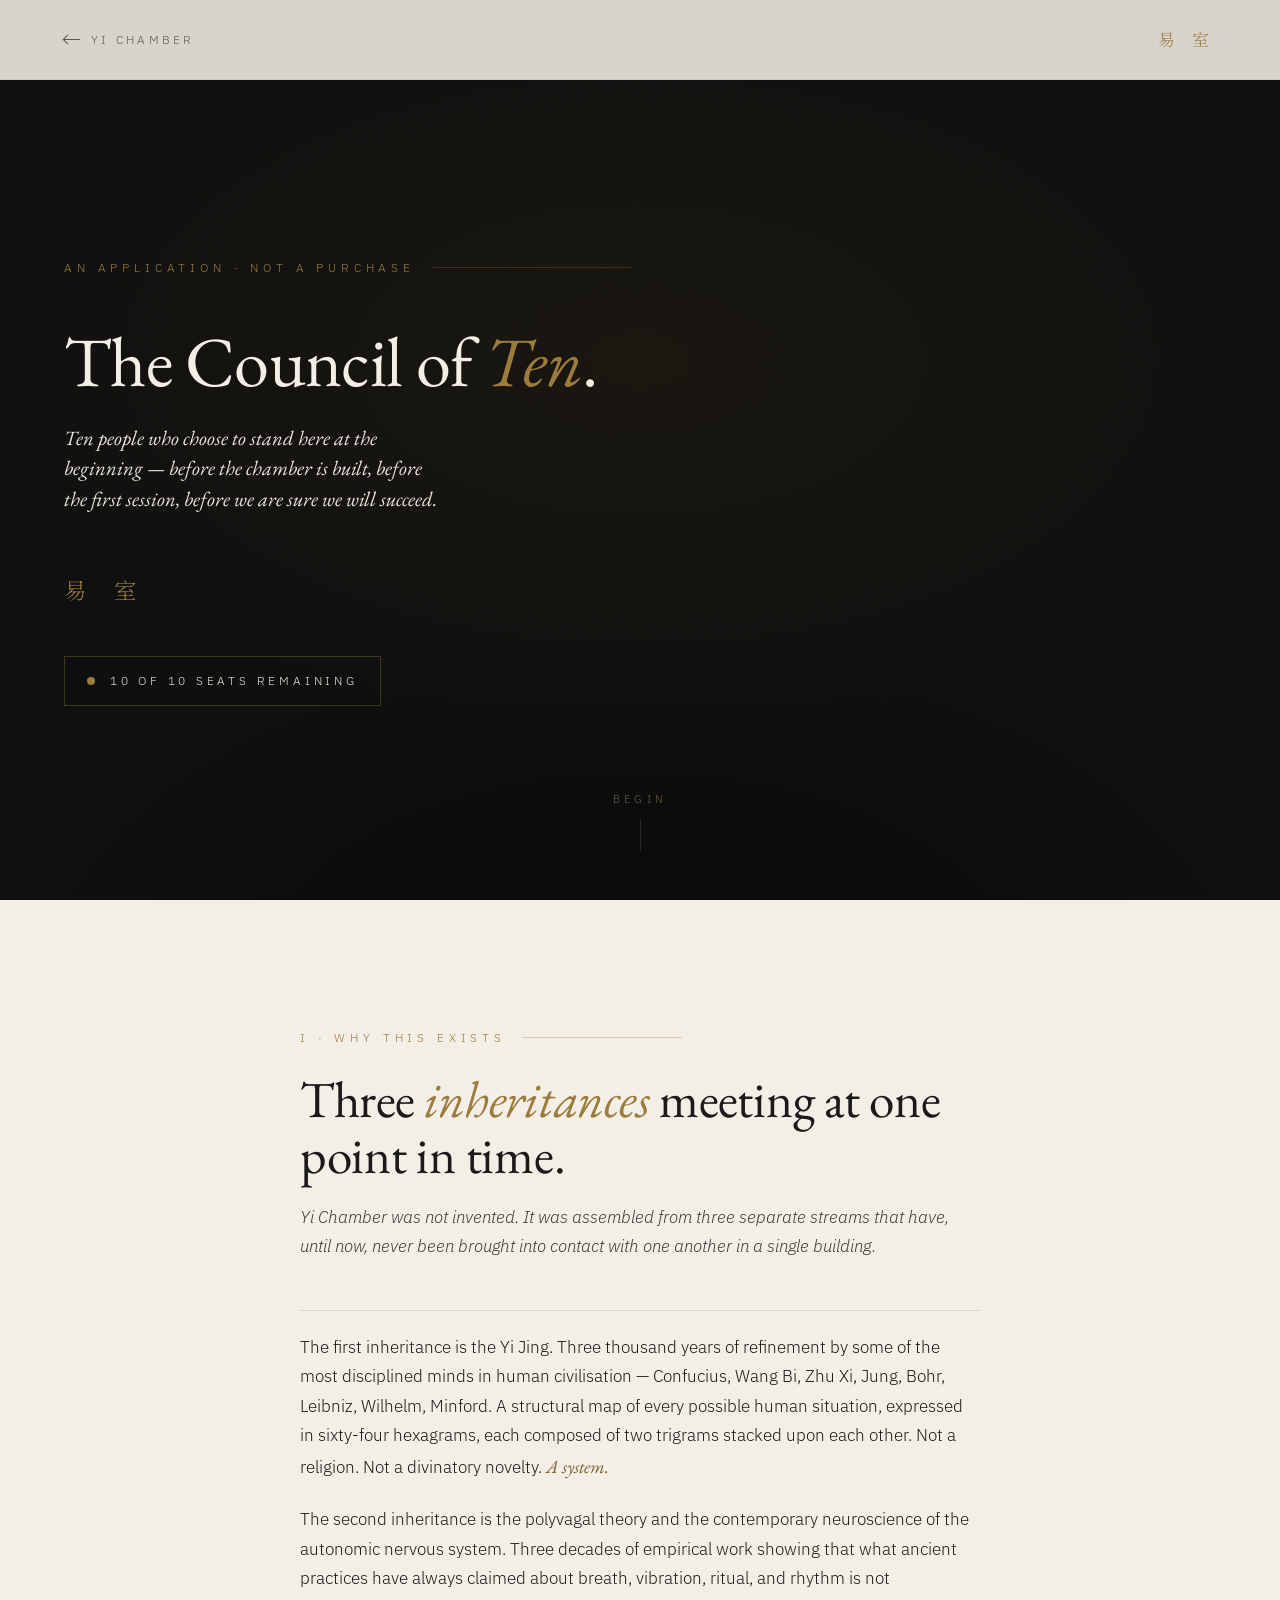
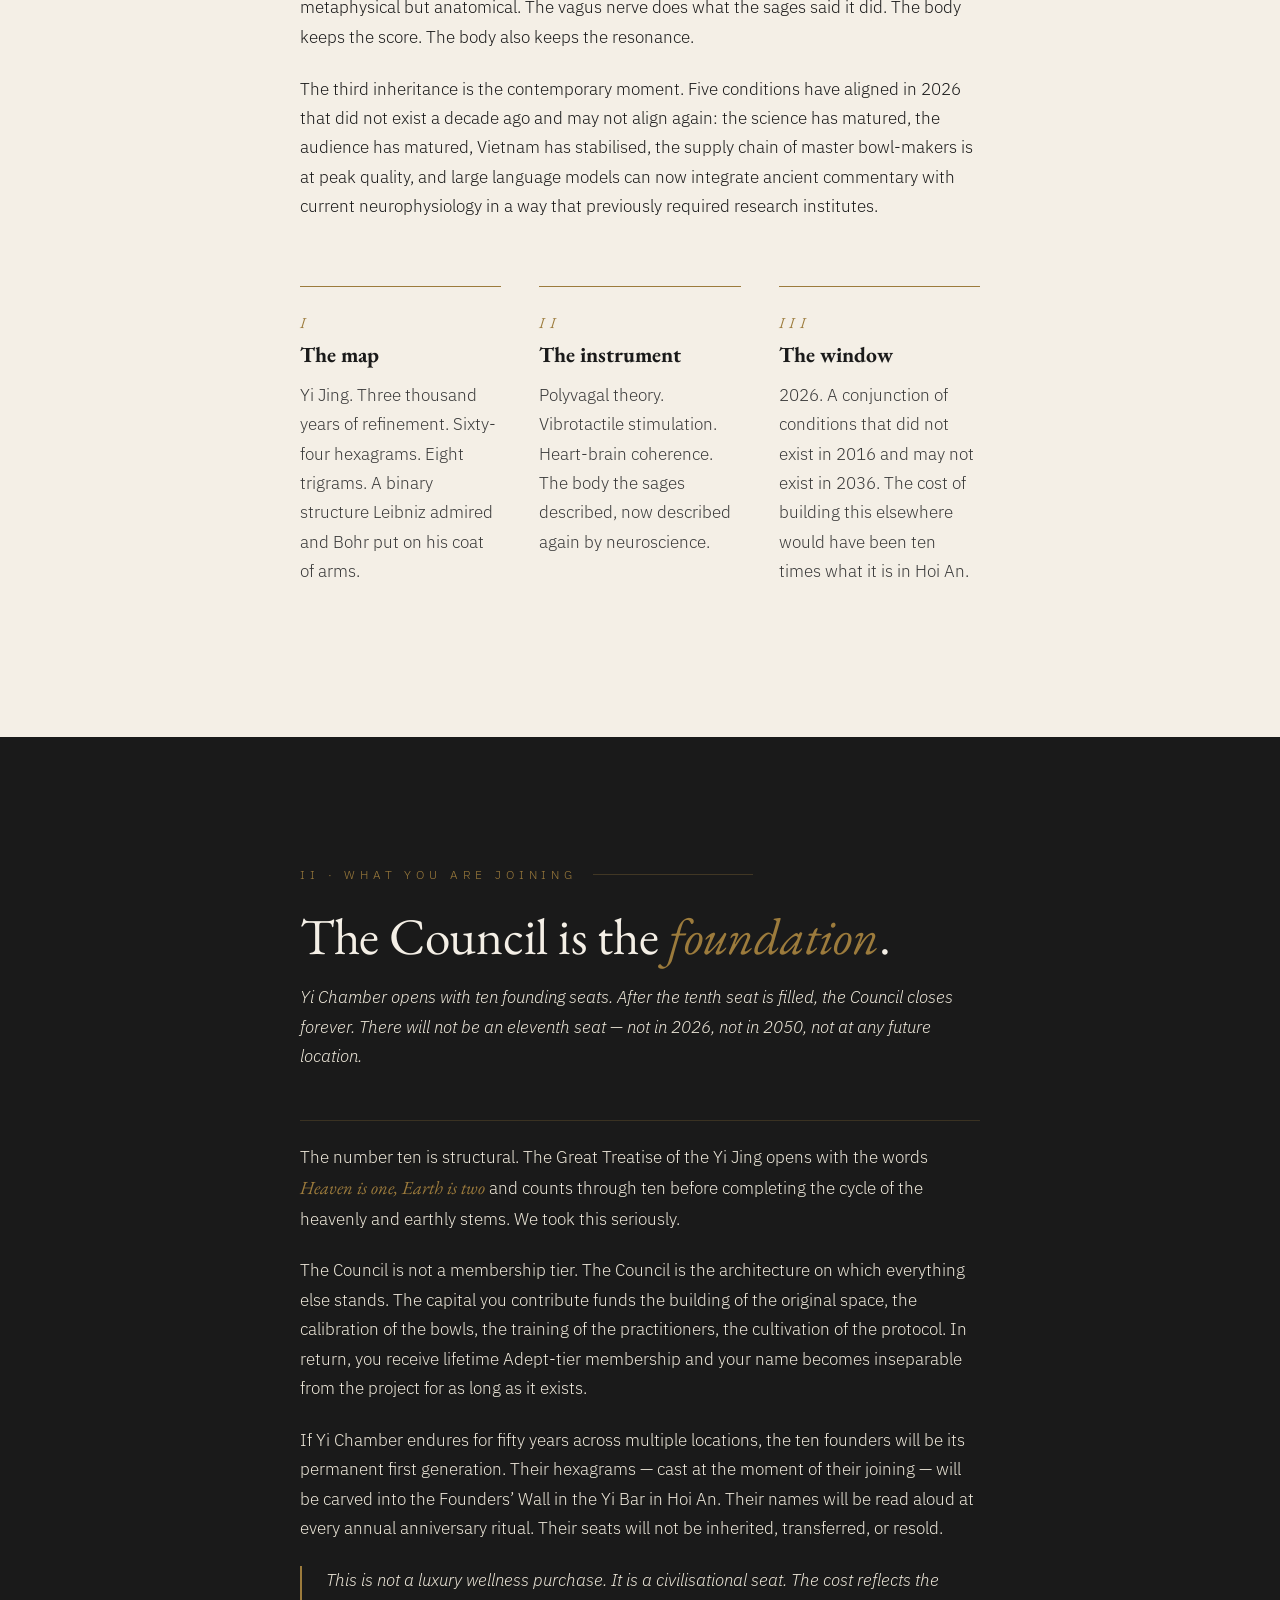
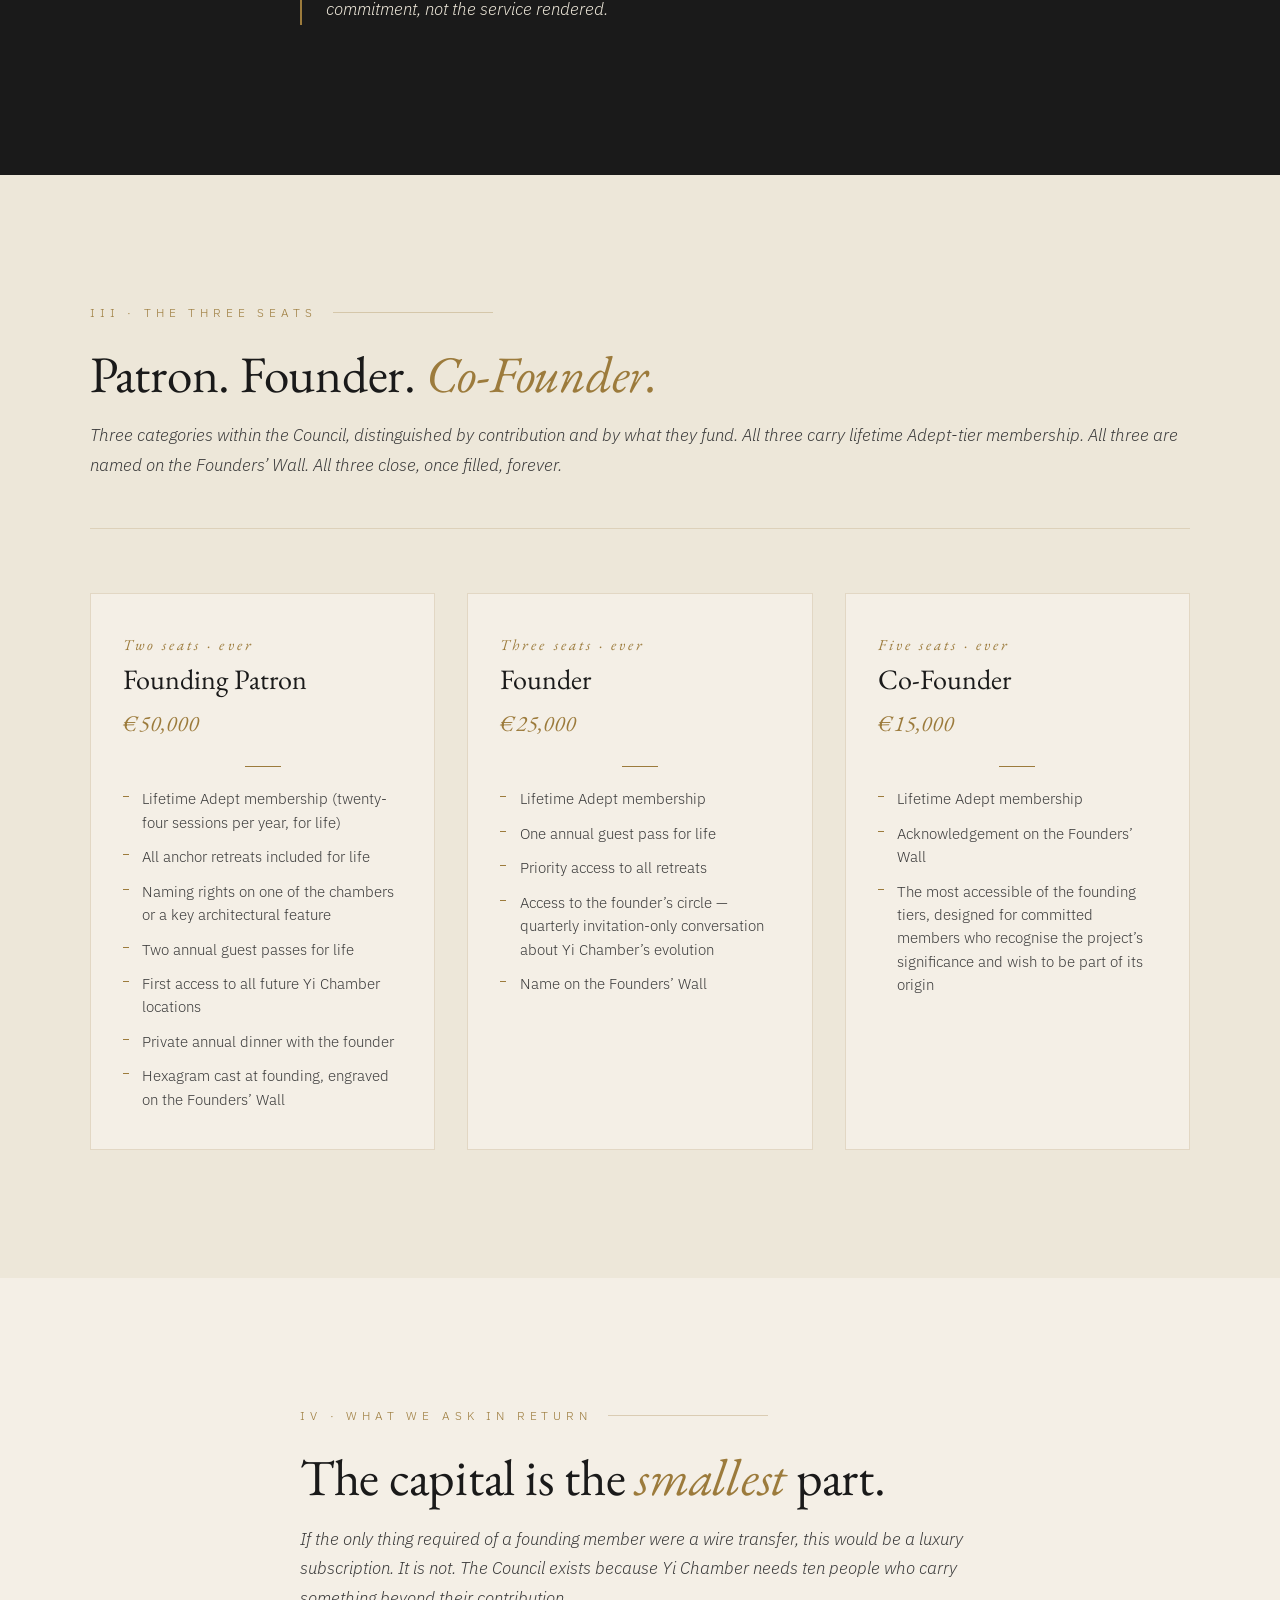
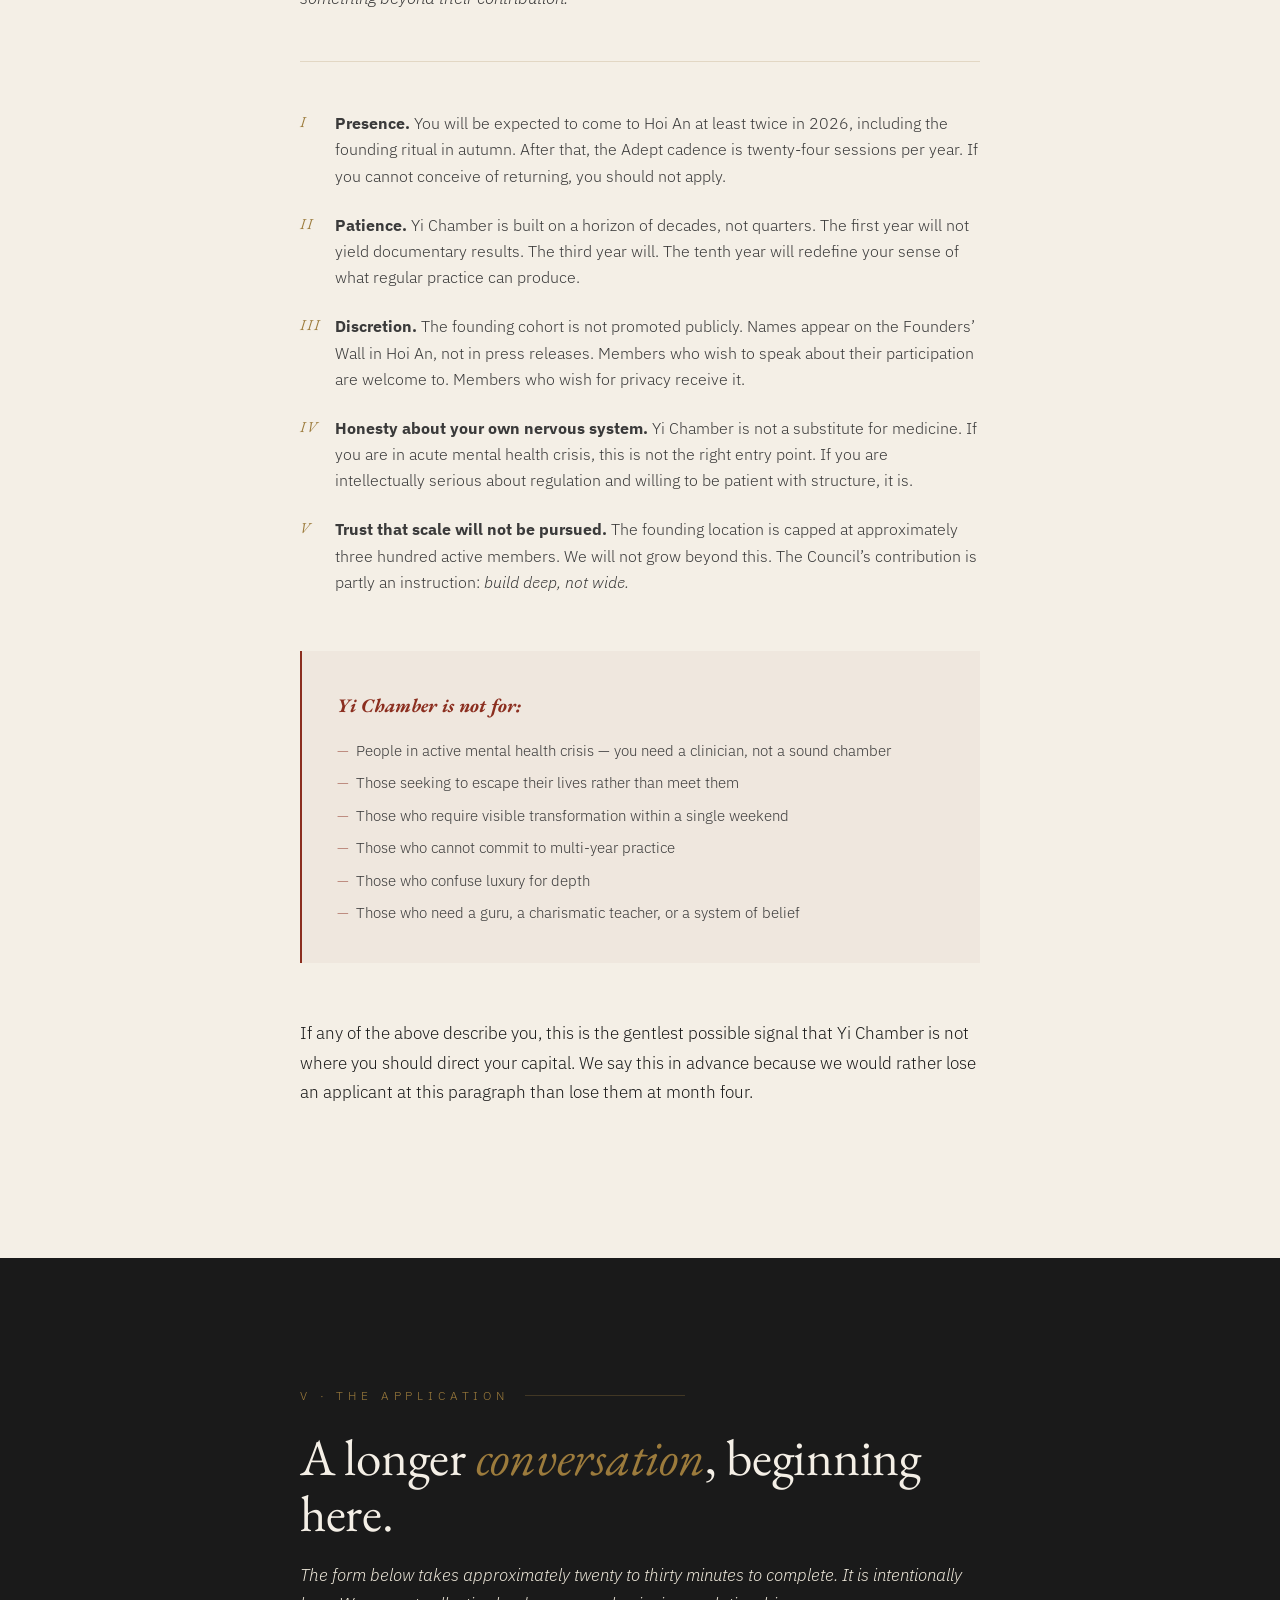
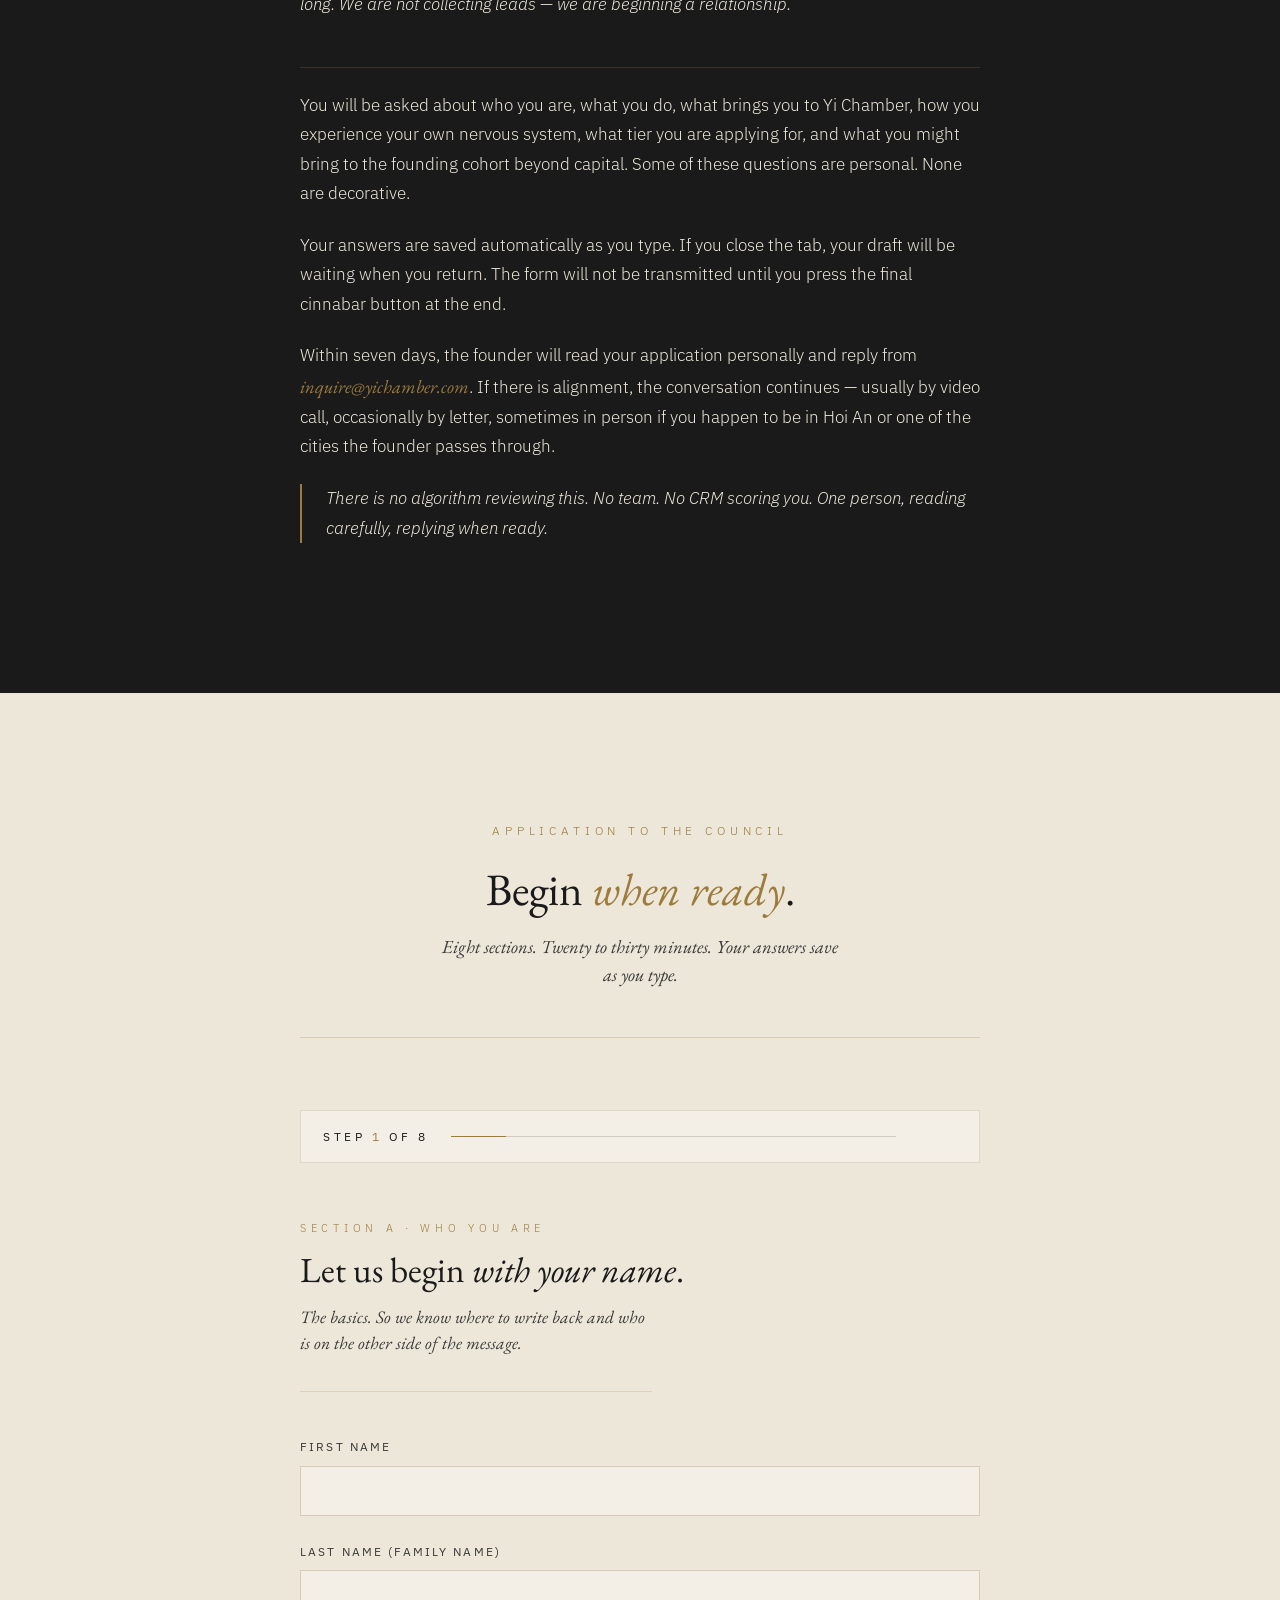
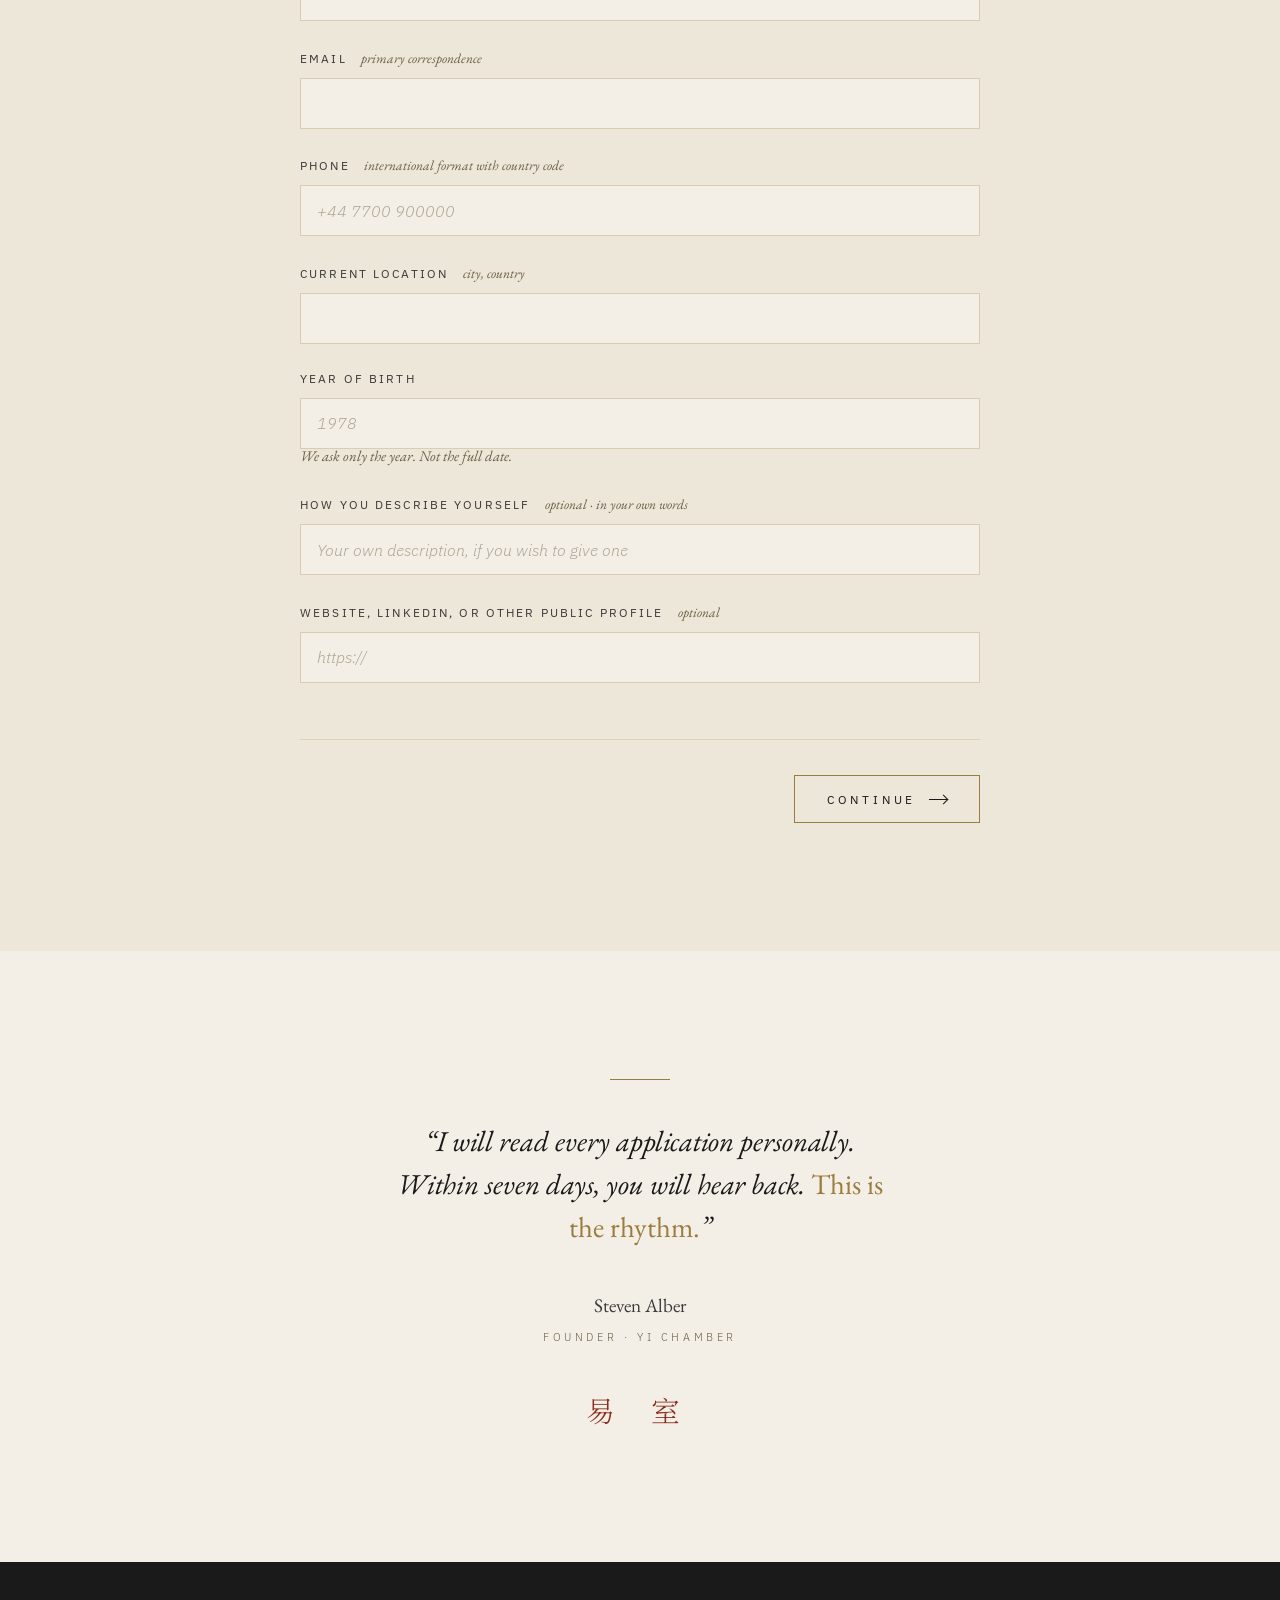
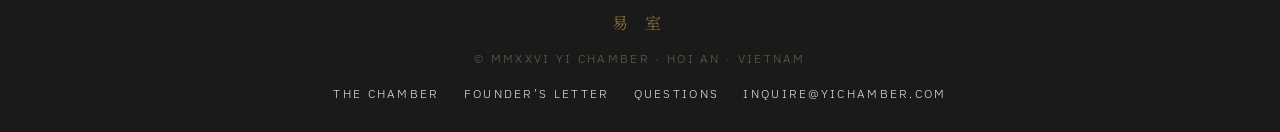
==== commit 13b78944: "Add files via upload" ====
--- a/apply.html
+++ b/apply.html
@@ -1921,7 +1921,7 @@
           <!-- populated by JS -->
         </div>
 
-        <p class="submit-note">When you press the cinnabar button, your draft email will open in your mail application, pre-filled with your application. You will then send it. Nothing leaves your computer until you do.</p>
+        <p class="submit-note">When you press the cinnabar button, your application is sent directly to the founder. You will see a confirmation page shortly afterward. There is no mail client to open.</p>
 
         <div class="step__nav">
           <button type="button" class="btn btn--back" data-action="back">
@@ -2247,59 +2247,79 @@
   }
 
   // --------------------------------------------------------------------
-  // Submit
+  // Submit — sends to backend (Cloudflare Worker), then redirects to thanks page.
+  // No mailto. No ASCII. Nothing visible to the user.
   // --------------------------------------------------------------------
+  const SUBMIT_ENDPOINT = 'https://api.yichamber.com/apply';
+
   const submitBtn = document.getElementById('submit-btn');
-  submitBtn.addEventListener('click', () => {
+  const submitLabel = submitBtn.querySelector('span:not(.btn__arrow)');
+  const originalLabel = submitLabel ? submitLabel.textContent : 'Submit my application to the Council';
+
+  async function submitApplication() {
     if (!validateStep(8)) {
       const firstError = form.querySelector('.step.is-active .field--error');
       if (firstError) firstError.scrollIntoView({ behavior: 'smooth', block: 'center' });
       return;
     }
 
+    // Visible state: submitting
+    submitBtn.disabled = true;
+    submitBtn.style.opacity = '0.7';
+    submitBtn.style.cursor = 'wait';
+    if (submitLabel) submitLabel.textContent = 'Sending…';
+
     const data = collectData();
-    const firstName = data.firstname || '';
-    const lastName = data.lastname || '';
-    const tier = data.tier || 'not specified';
-
-    let body = 'Application to the Council of Ten\n';
-    body += '====================================\n\n';
-    body += 'Submitted: ' + new Date().toISOString() + '\n\n';
-
-    Object.keys(GROUPS).forEach((groupName) => {
-      body += '--- ' + groupName.toUpperCase() + ' ---\n';
-      GROUPS[groupName].forEach((key) => {
-        const label = FIELD_LABELS[key];
-        let value = data[key];
-        if (Array.isArray(value)) value = value.join(', ');
-        body += label + ': ' + (value || '—') + '\n';
+    // Add checkbox states explicitly (FormData drops unchecked)
+    form.querySelectorAll('input[type="checkbox"]').forEach((cb) => {
+      data[cb.name] = cb.checked;
+    });
+
+    // Compose payload
+    const payload = {
+      submitted_at: new Date().toISOString(),
+      source: 'yichamber.com/apply',
+      user_agent: navigator.userAgent,
+      fields: data
+    };
+
+    try {
+      const res = await fetch(SUBMIT_ENDPOINT, {
+        method: 'POST',
+        headers: { 'Content-Type': 'application/json' },
+        body: JSON.stringify(payload),
+        // 30s timeout via AbortController would be ideal; keep simple
       });
-      body += '\n';
-    });
-
-    body += '--- CONFIRMATIONS ---\n';
-    body += 'Understands material: ' + (data.confirm_understand ? 'yes' : 'no') + '\n';
-    body += 'Prepared with capital: ' + (data.confirm_capital ? 'yes' : 'no') + '\n';
-    body += 'Will visit Hoi An: ' + (data.confirm_visit ? 'yes' : 'no') + '\n';
-    body += 'Understands Council closure: ' + (data.confirm_council ? 'yes' : 'no') + '\n\n';
-    body += '— Sent via yichamber.com/apply';
-
-    const subject = 'Application to the Council — ' + firstName + ' ' + lastName + ' — ' + tier;
-    const mailto = 'mailto:inquire@yichamber.com'
-      + '?subject=' + encodeURIComponent(subject)
-      + '&body=' + encodeURIComponent(body);
-
-    // Open email client
-    window.location.href = mailto;
-
-    // After a short delay, take user to thanks page
-    // (so even if mail client doesn't open, they reach confirmation)
-    setTimeout(() => {
-      // Clear draft so they can start fresh next time
+
+      if (!res.ok) {
+        throw new Error('Server returned ' + res.status);
+      }
+
+      // Success — clear draft and redirect
       try { localStorage.removeItem(STORAGE_KEY); } catch(e) {}
       window.location.href = 'apply-thanks.html';
-    }, 800);
-  });
+
+    } catch (err) {
+      // Failure — restore button and show inline error
+      submitBtn.disabled = false;
+      submitBtn.style.opacity = '';
+      submitBtn.style.cursor = '';
+      if (submitLabel) submitLabel.textContent = originalLabel;
+
+      // Show a quiet error message below the submit
+      let errBox = document.getElementById('submit-error');
+      if (!errBox) {
+        errBox = document.createElement('div');
+        errBox.id = 'submit-error';
+        errBox.style.cssText = 'margin-top: 1.5rem; padding: 1rem 1.2rem; border-left: 2px solid var(--cinnabar); background: rgba(139, 46, 31, 0.04); font-family: var(--font-display); font-style: italic; font-size: 0.98rem; color: var(--graphite); line-height: 1.55;';
+        submitBtn.closest('.step__nav').after(errBox);
+      }
+      errBox.innerHTML = 'The application could not be sent at this moment. Please write to <a href="mailto:inquire@yichamber.com" style="color: var(--brass); text-decoration: underline;">inquire@yichamber.com</a> directly &mdash; your draft is still saved on this page.';
+      errBox.scrollIntoView({ behavior: 'smooth', block: 'center' });
+    }
+  }
+
+  submitBtn.addEventListener('click', submitApplication);
 
   // --------------------------------------------------------------------
   // Init
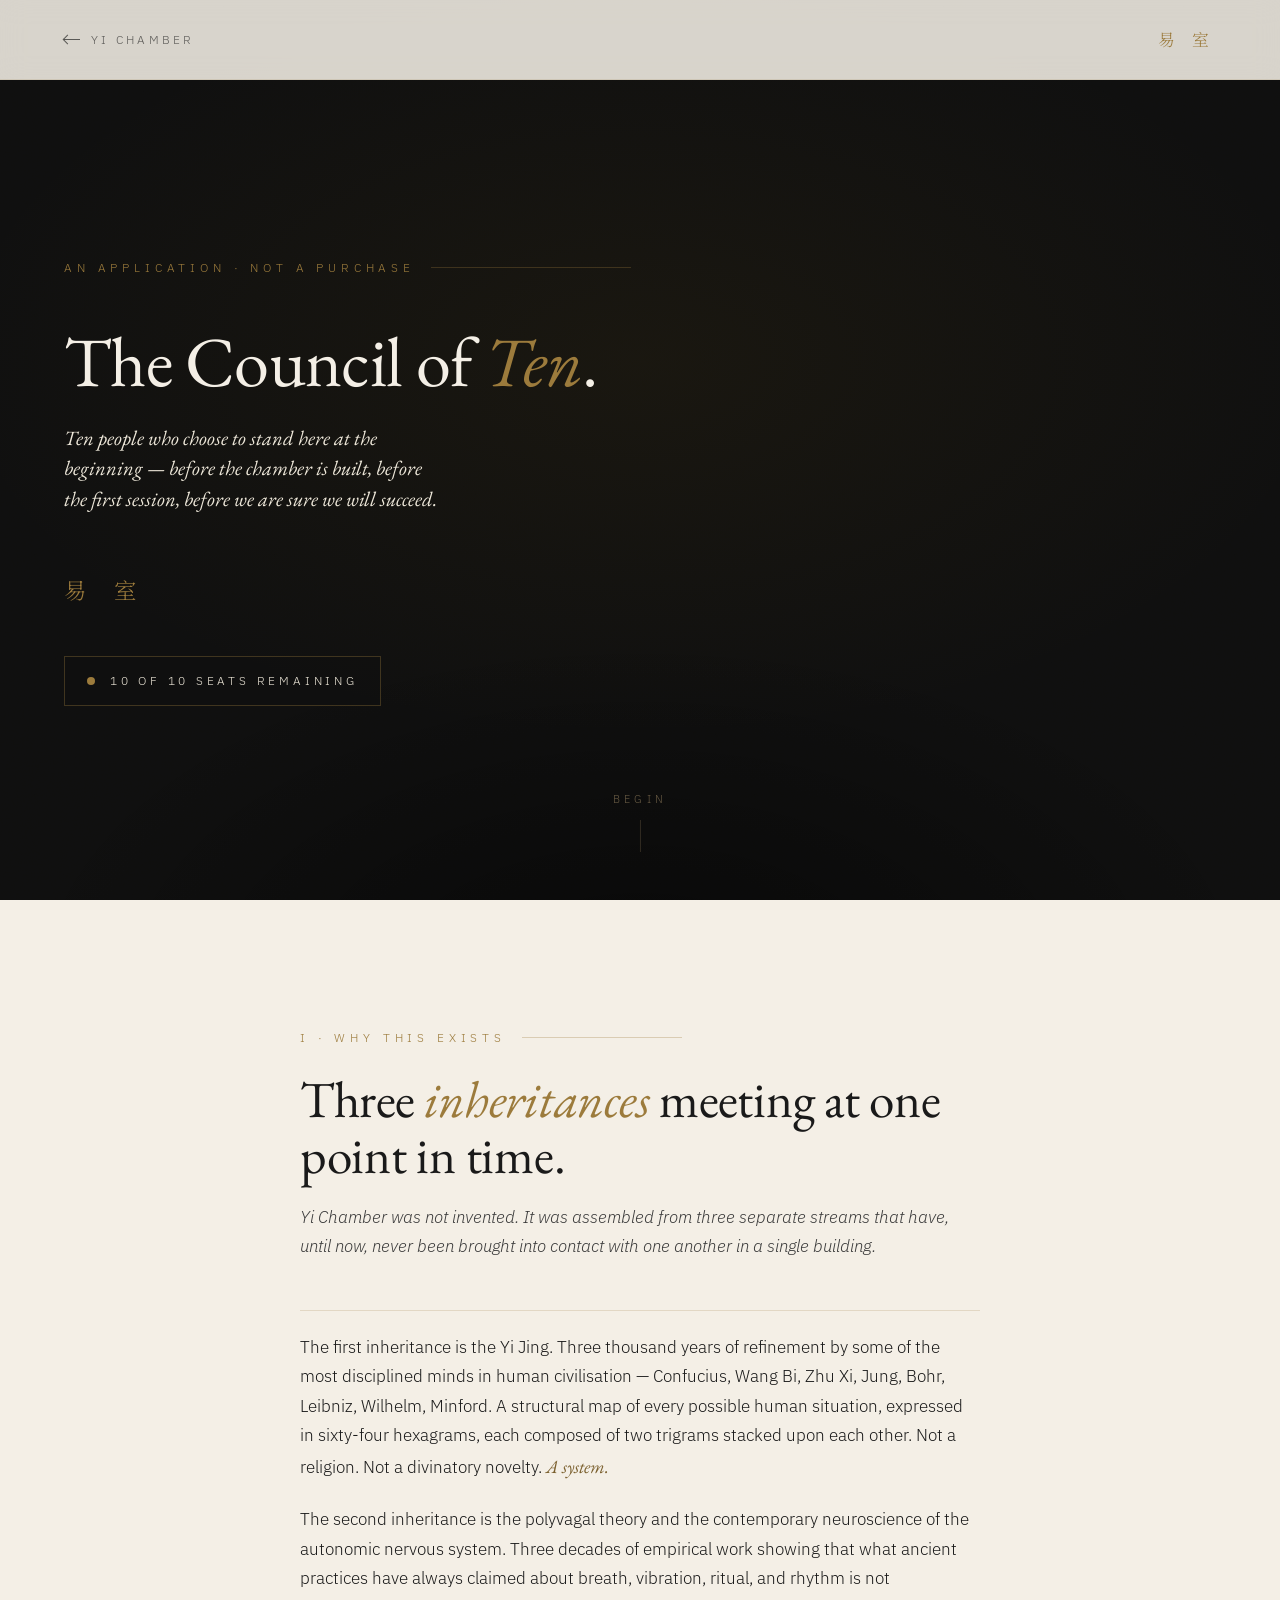
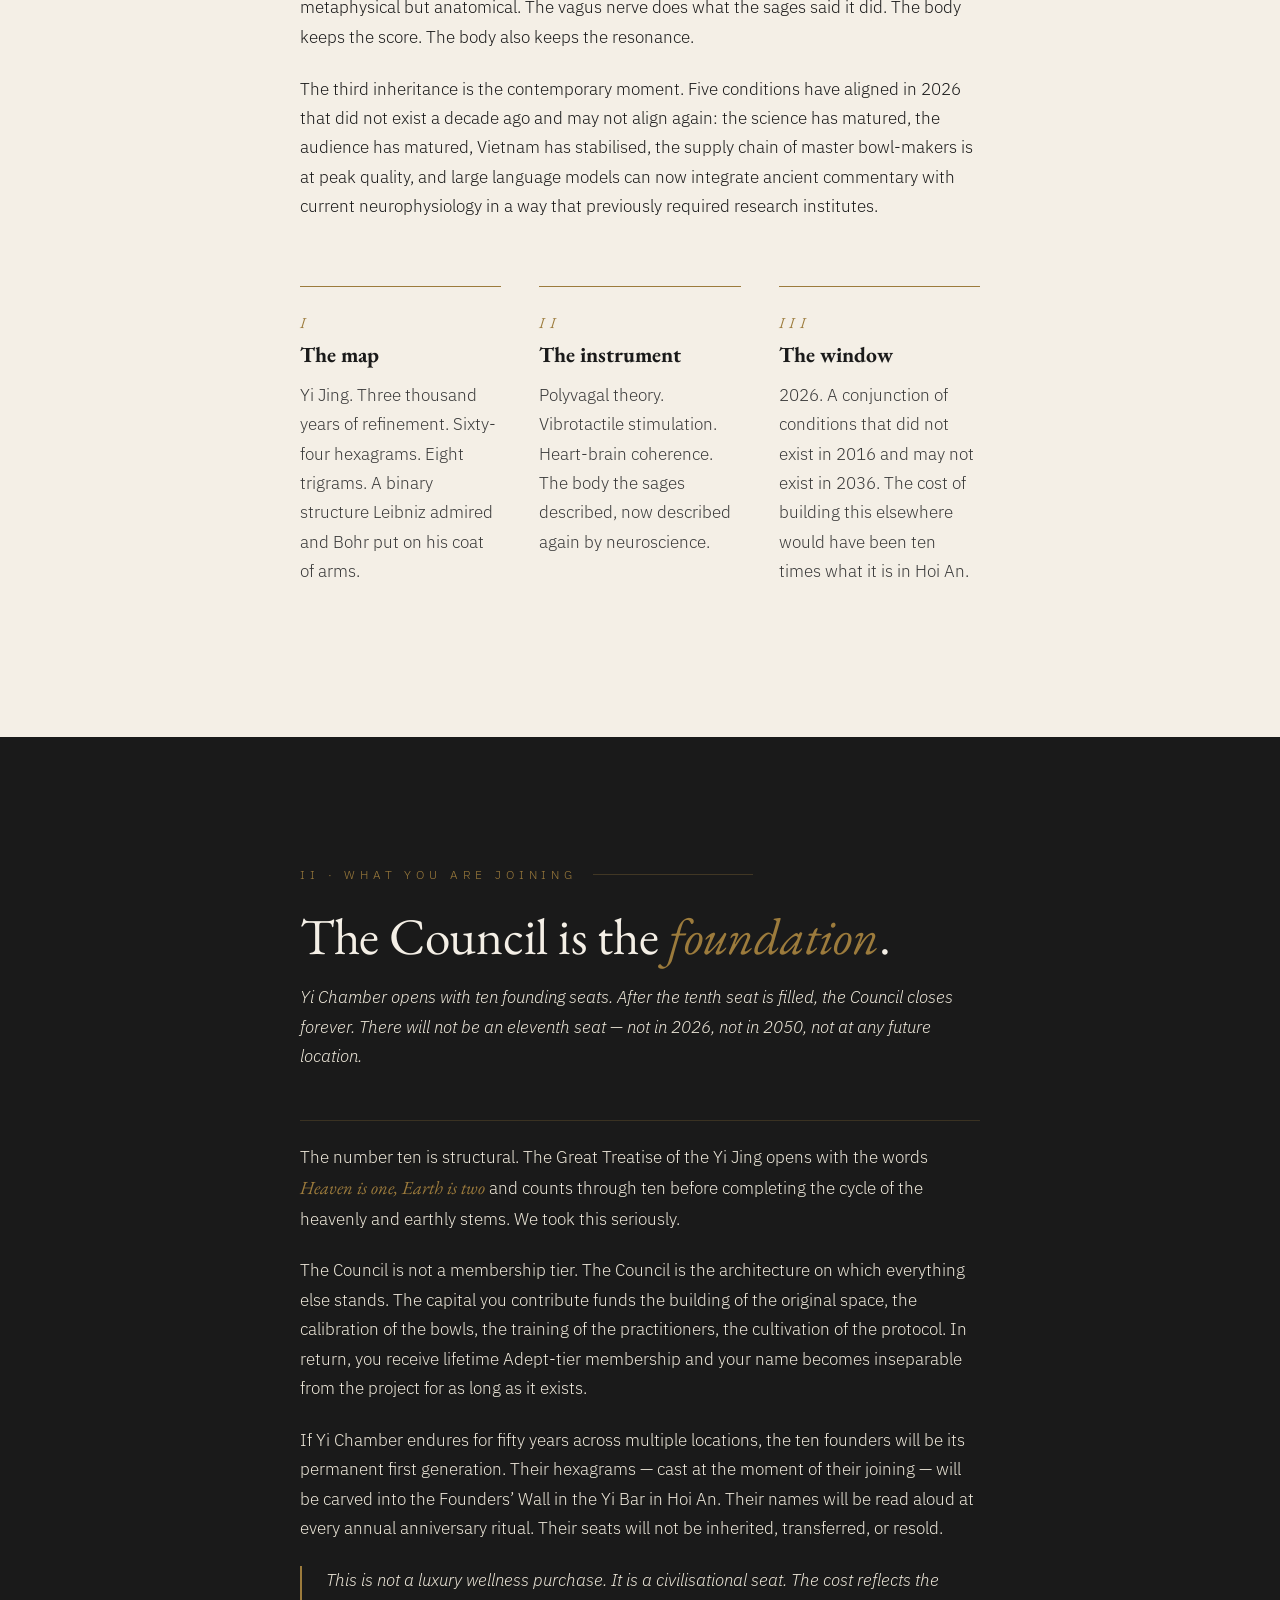
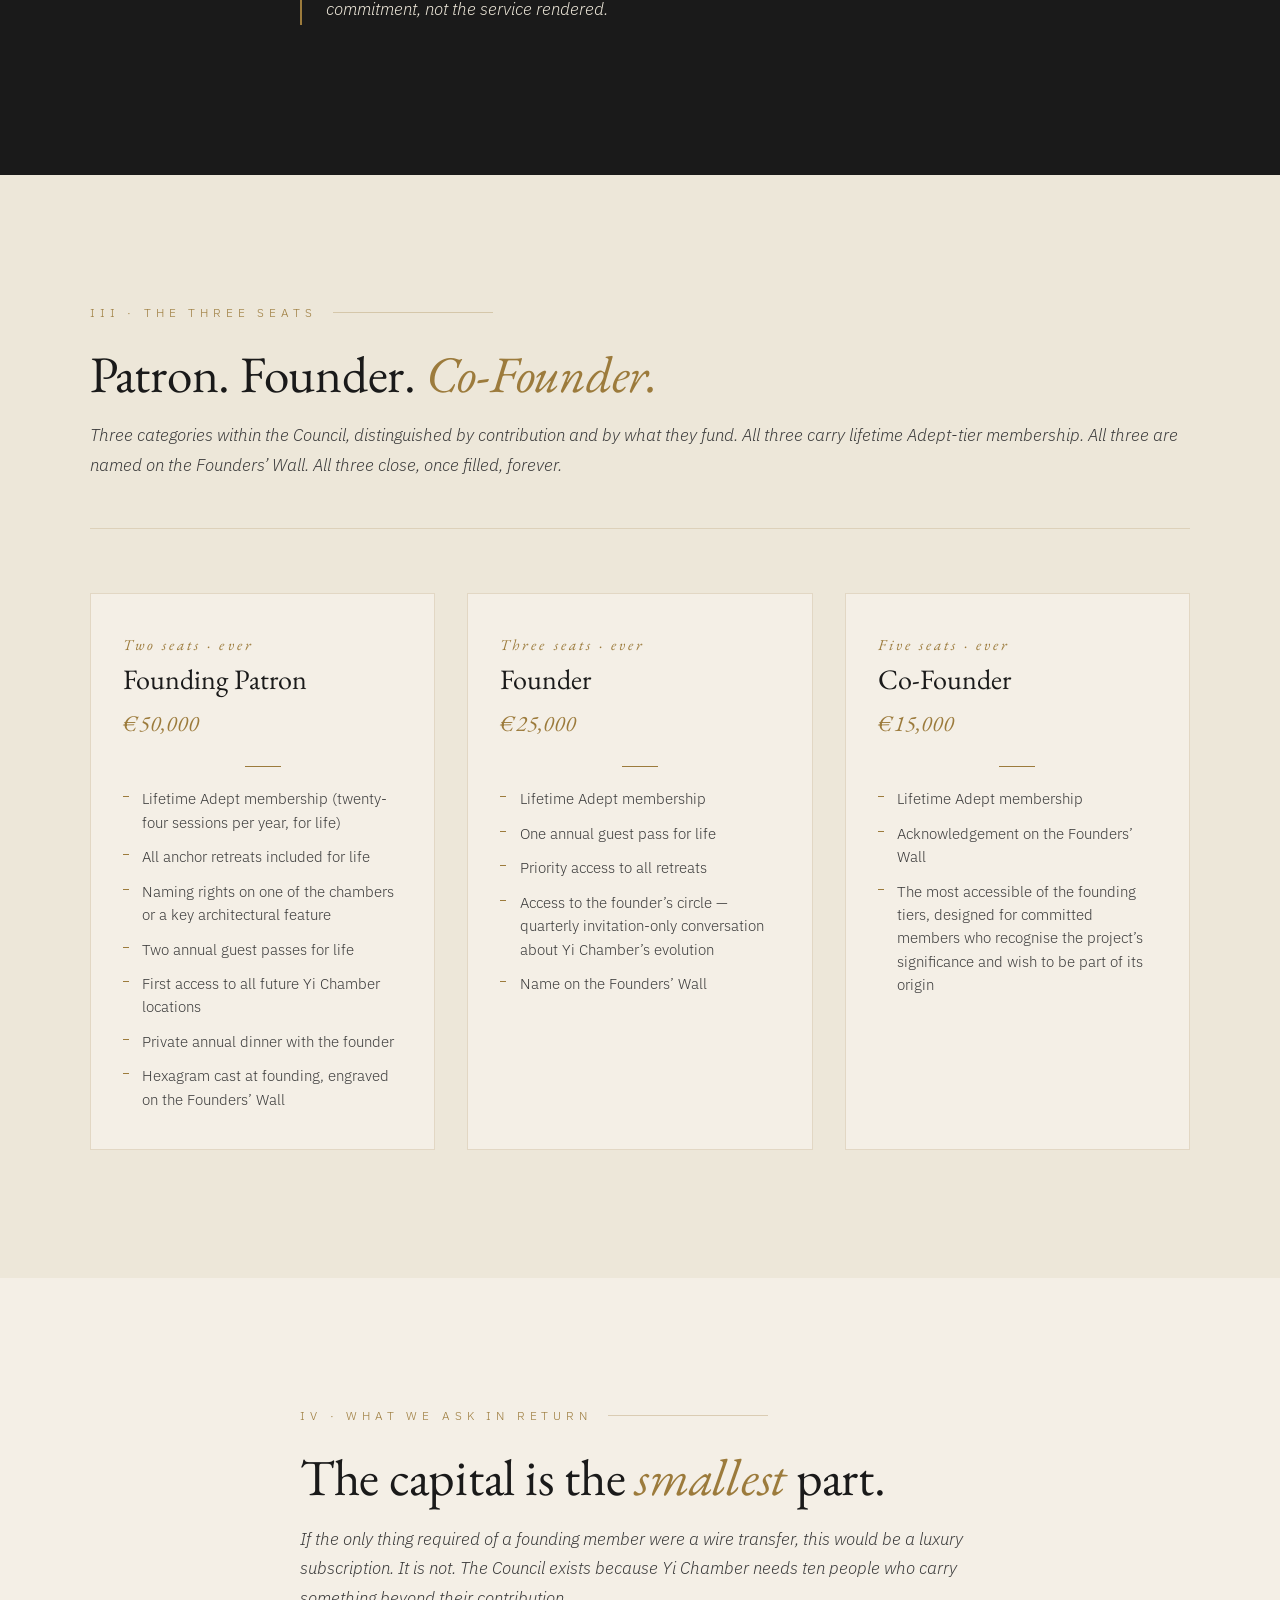
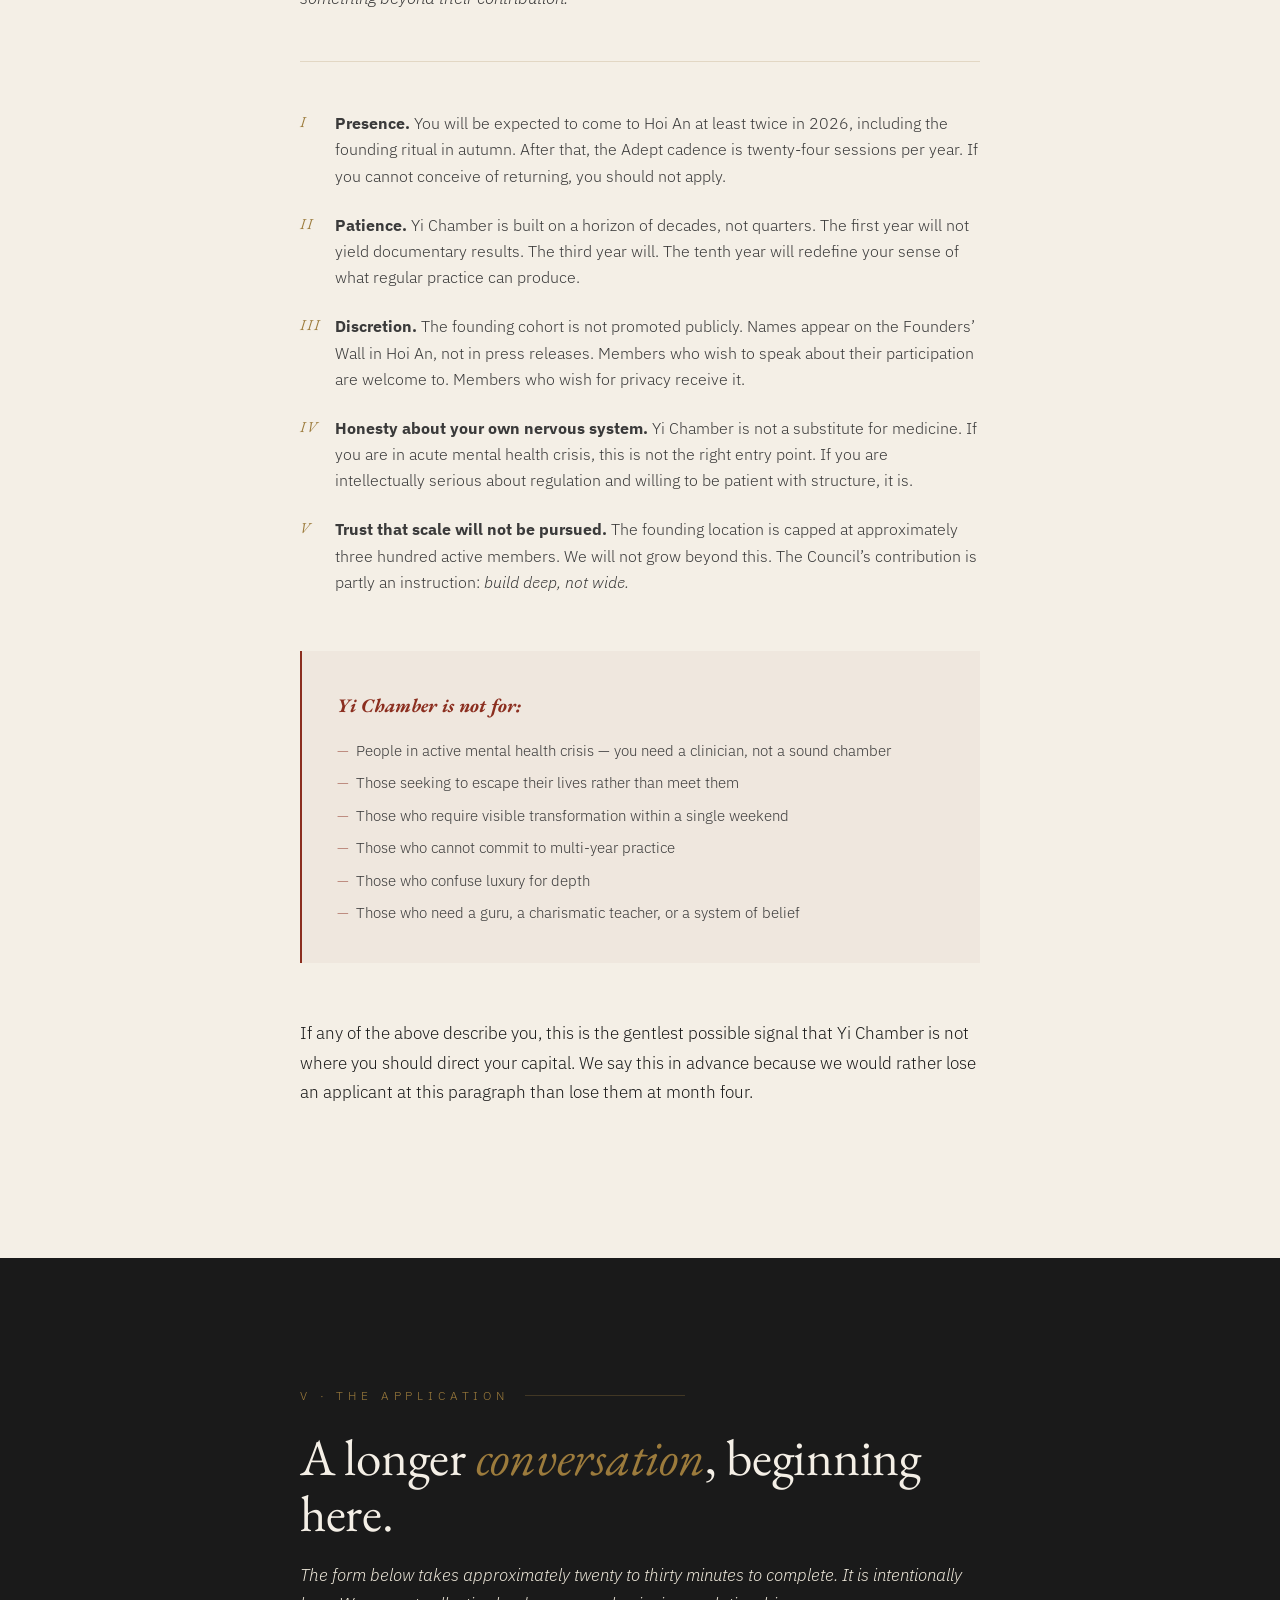
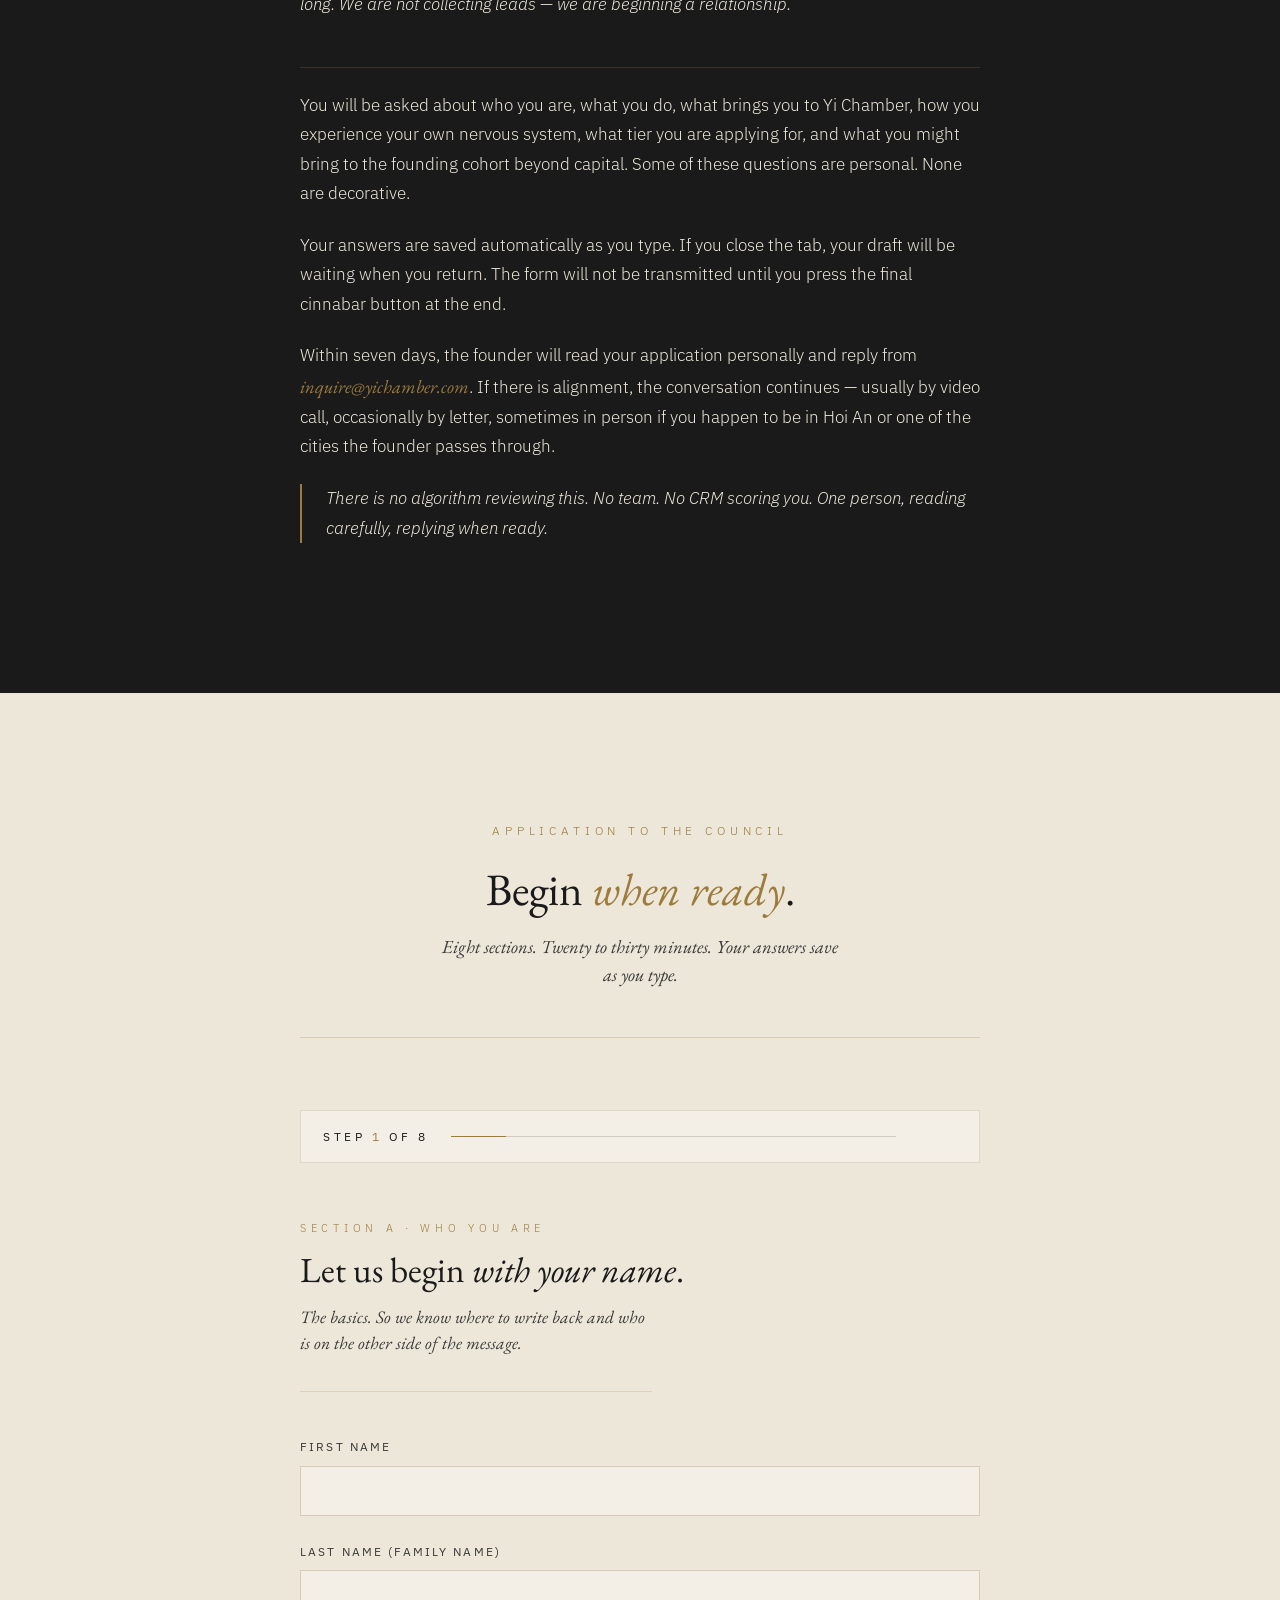
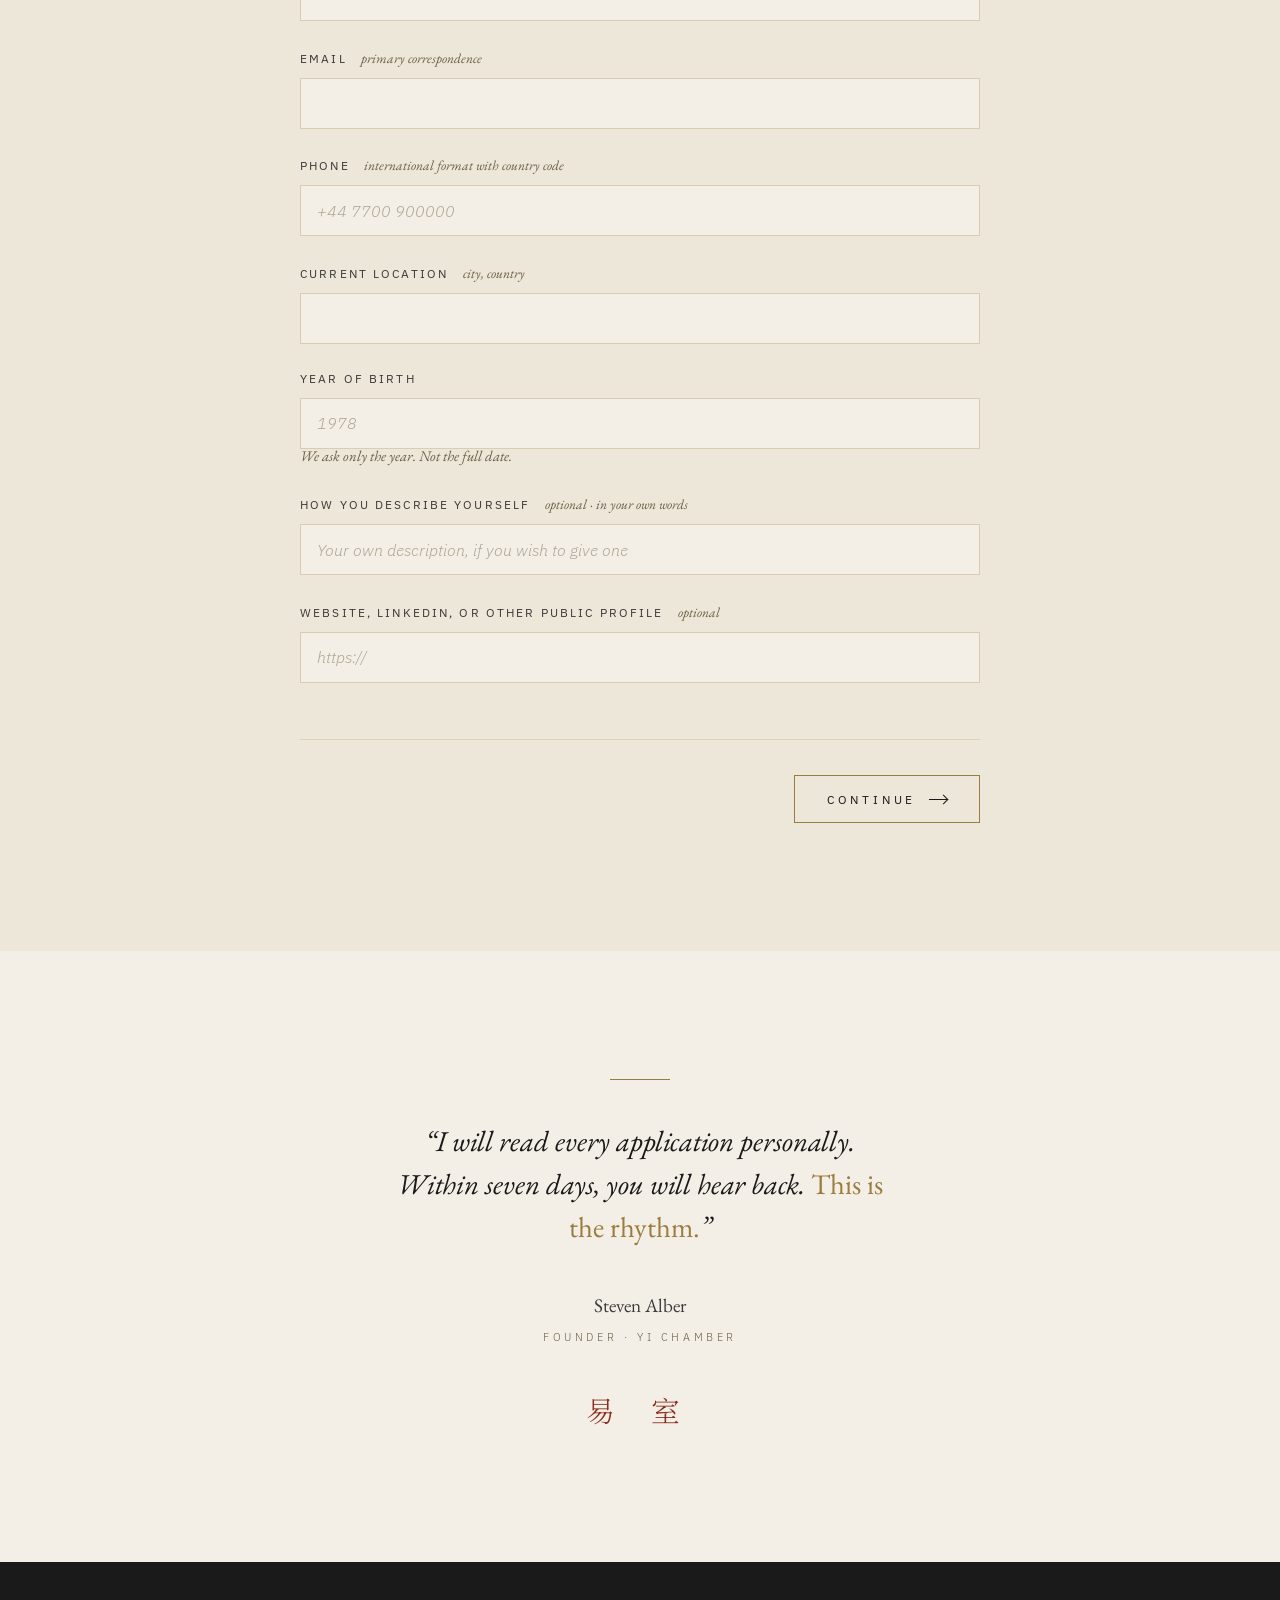
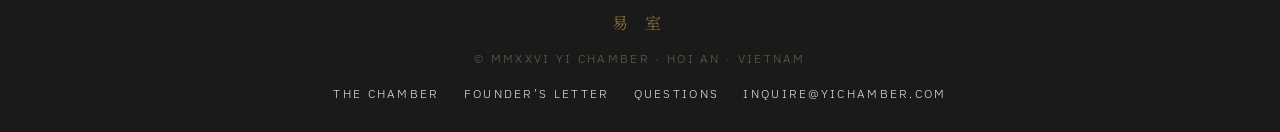
==== commit 4cc64308: "Add files via upload" ====
--- a/apply.html
+++ b/apply.html
@@ -2250,7 +2250,7 @@
   // Submit — sends to backend (Cloudflare Worker), then redirects to thanks page.
   // No mailto. No ASCII. Nothing visible to the user.
   // --------------------------------------------------------------------
-  const SUBMIT_ENDPOINT = 'https://api.yichamber.com/apply';
+  const SUBMIT_ENDPOINT = 'https://yichamber-apply.khorasystems.workers.dev/apply';
 
   const submitBtn = document.getElementById('submit-btn');
   const submitLabel = submitBtn.querySelector('span:not(.btn__arrow)');
